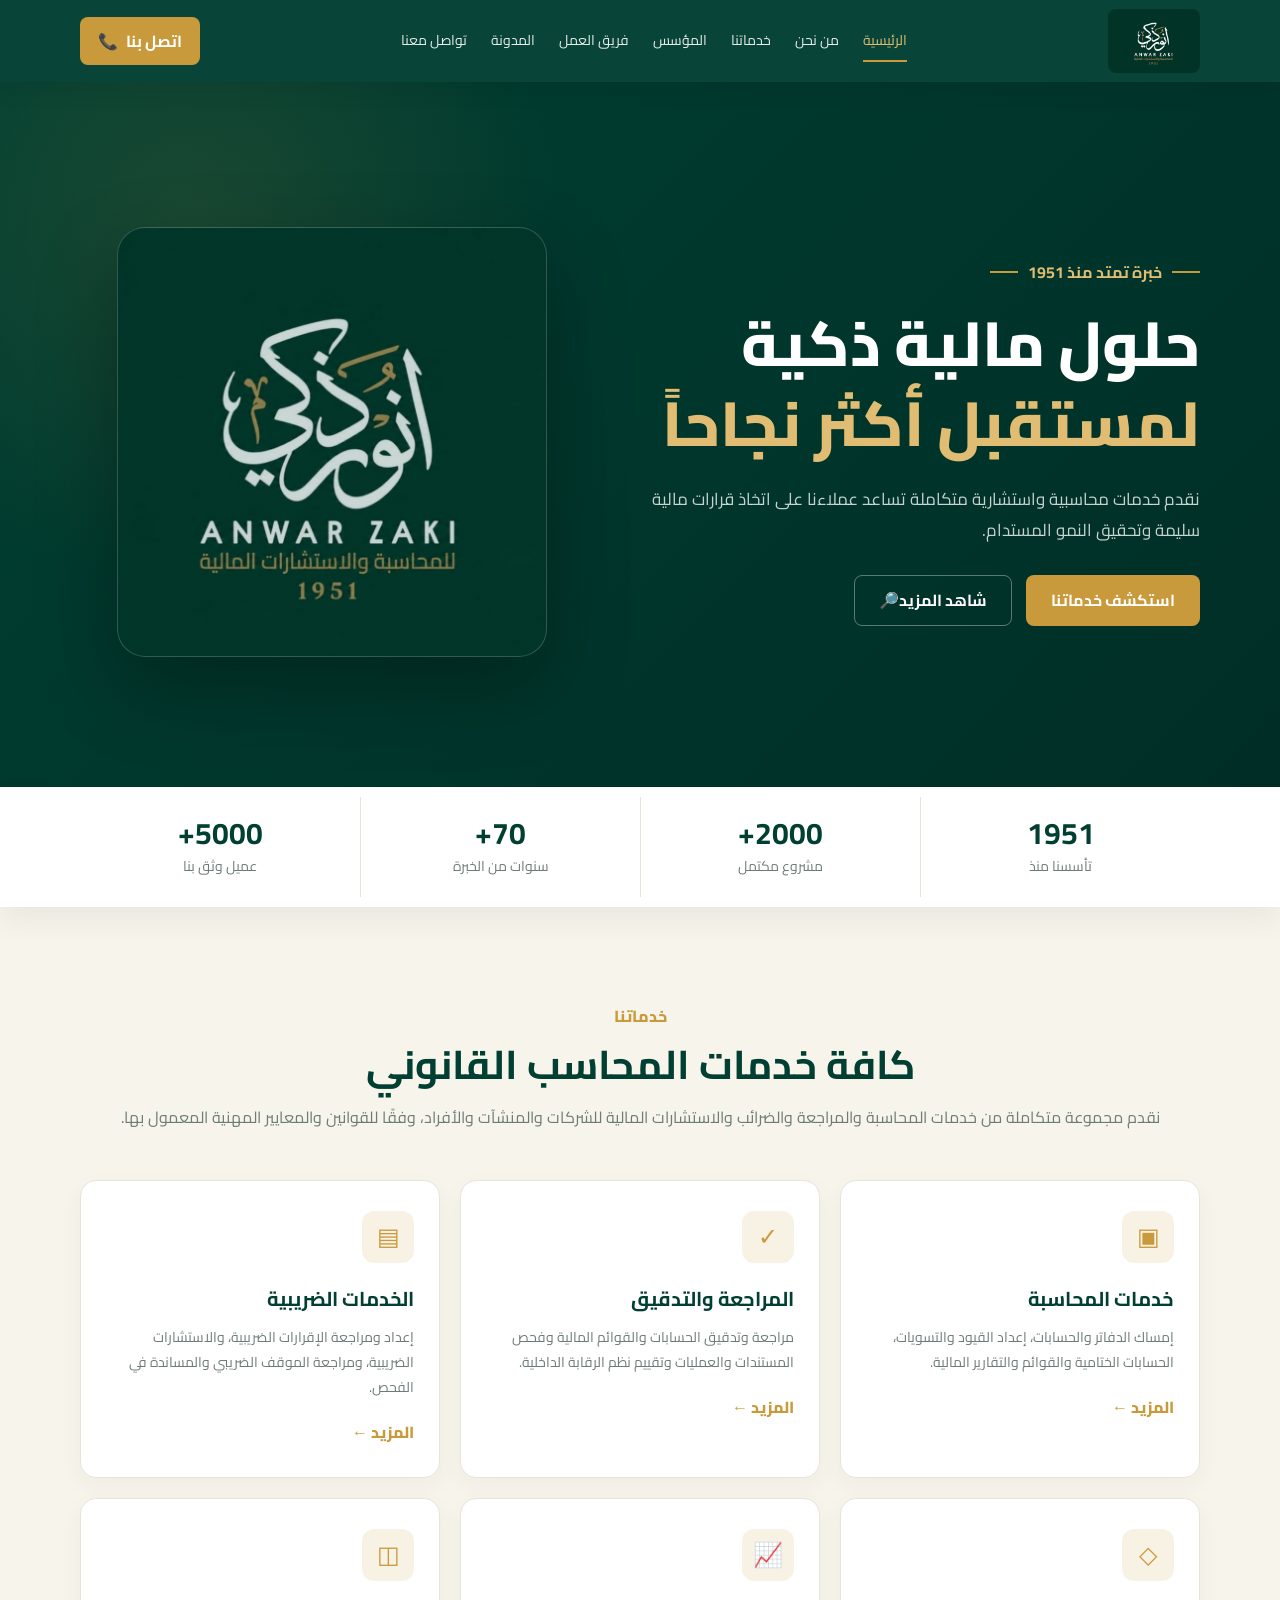
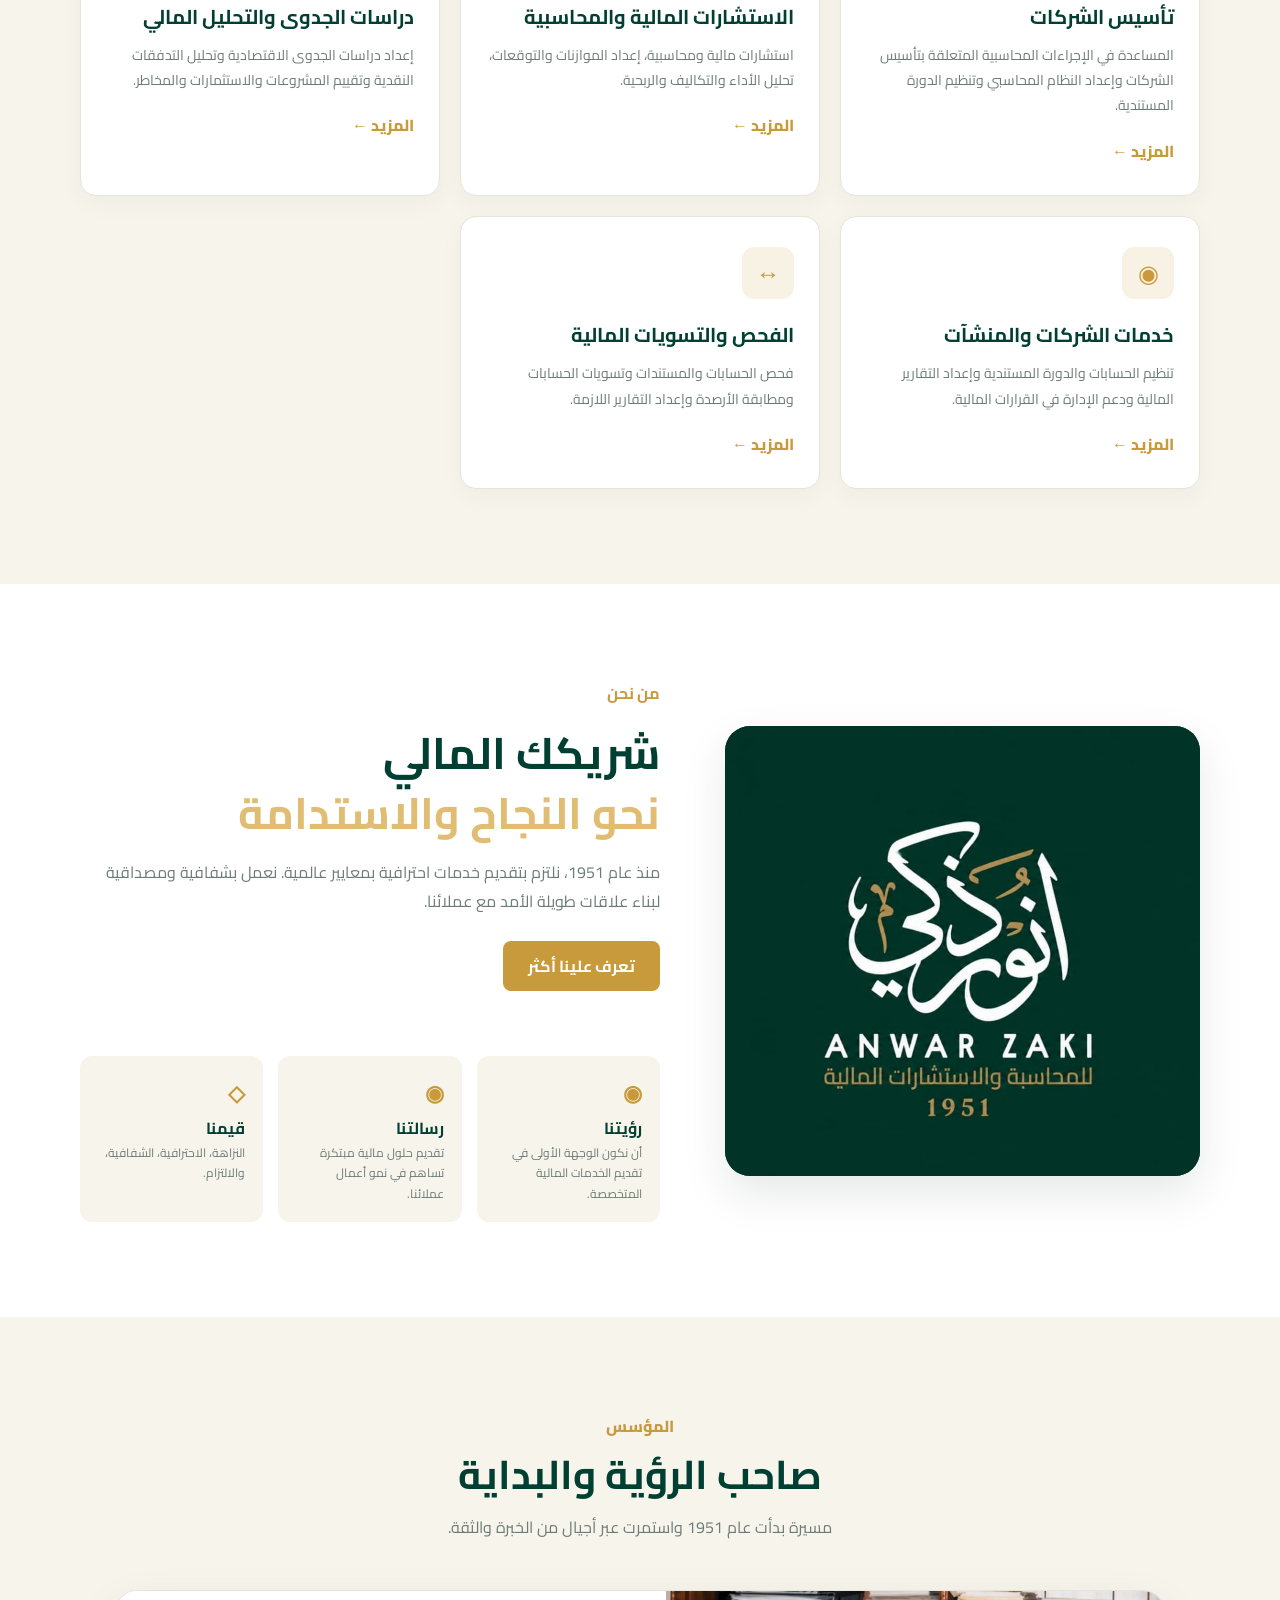
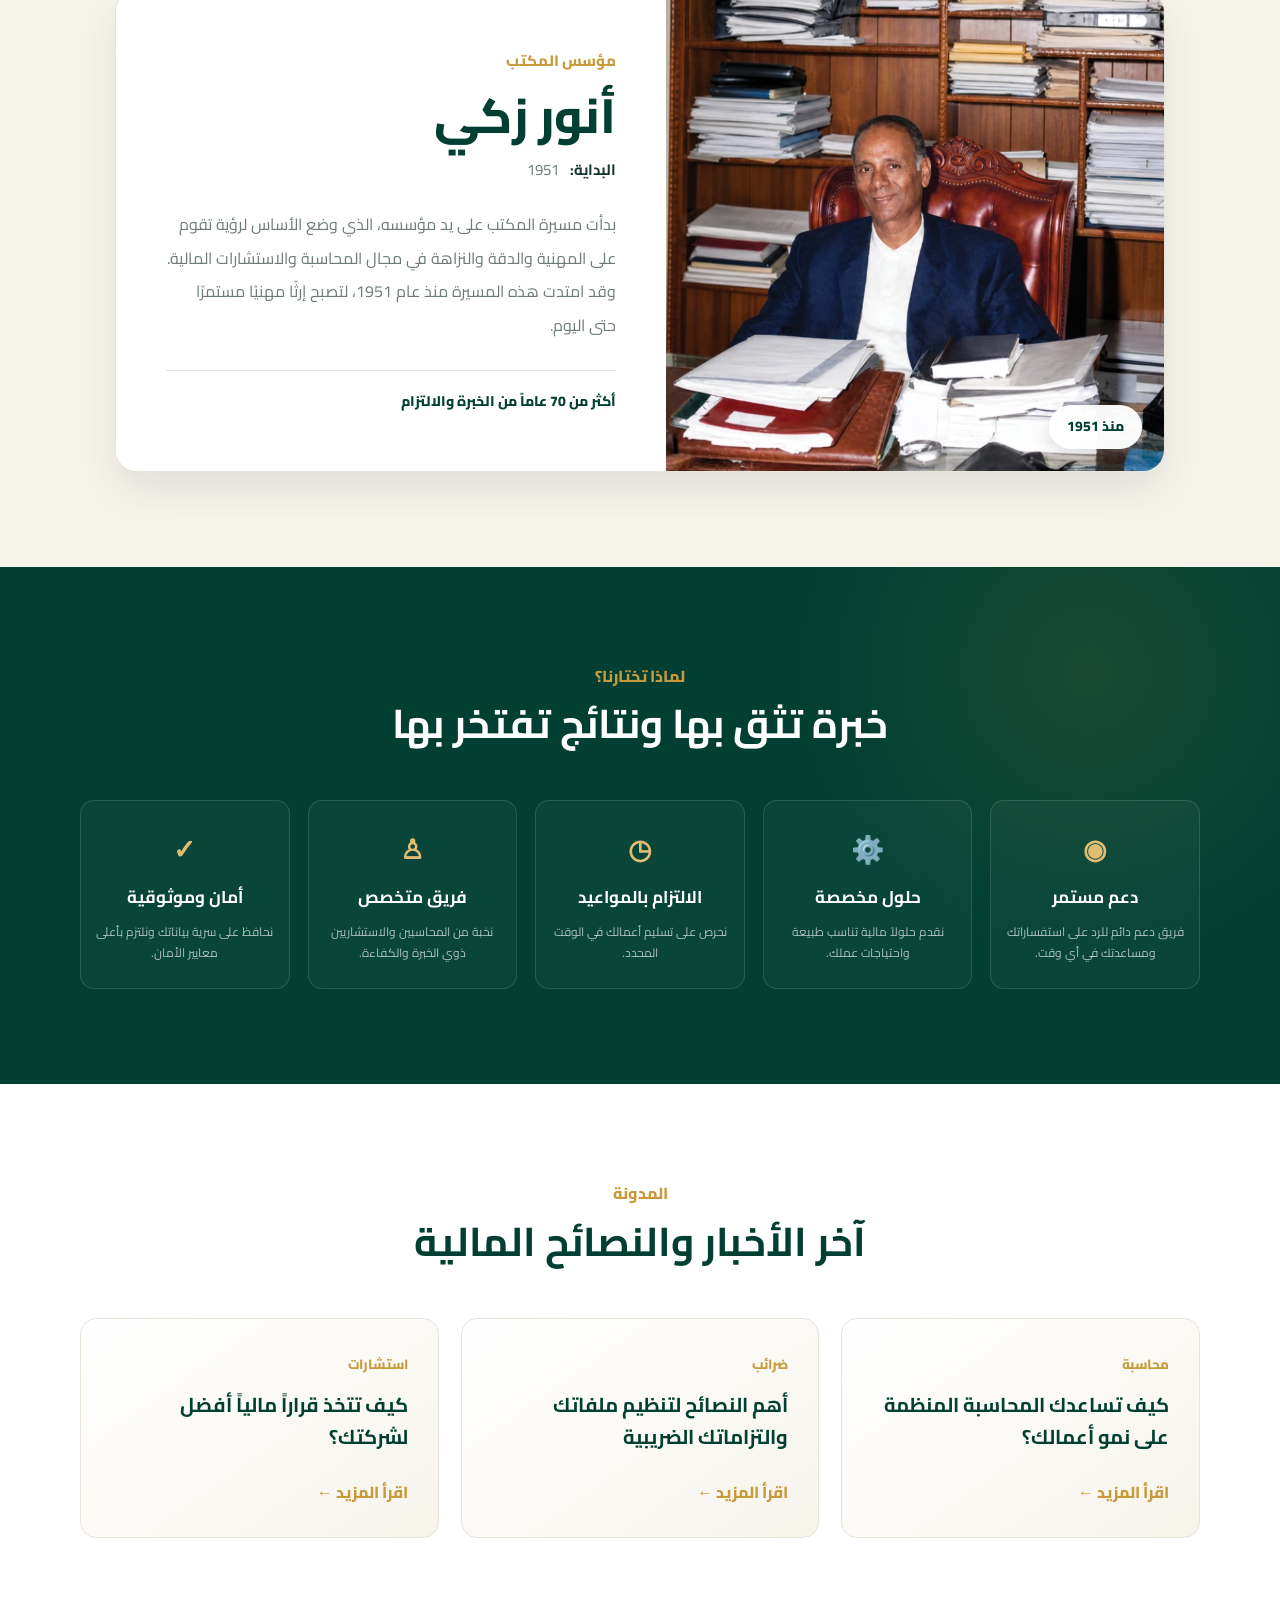
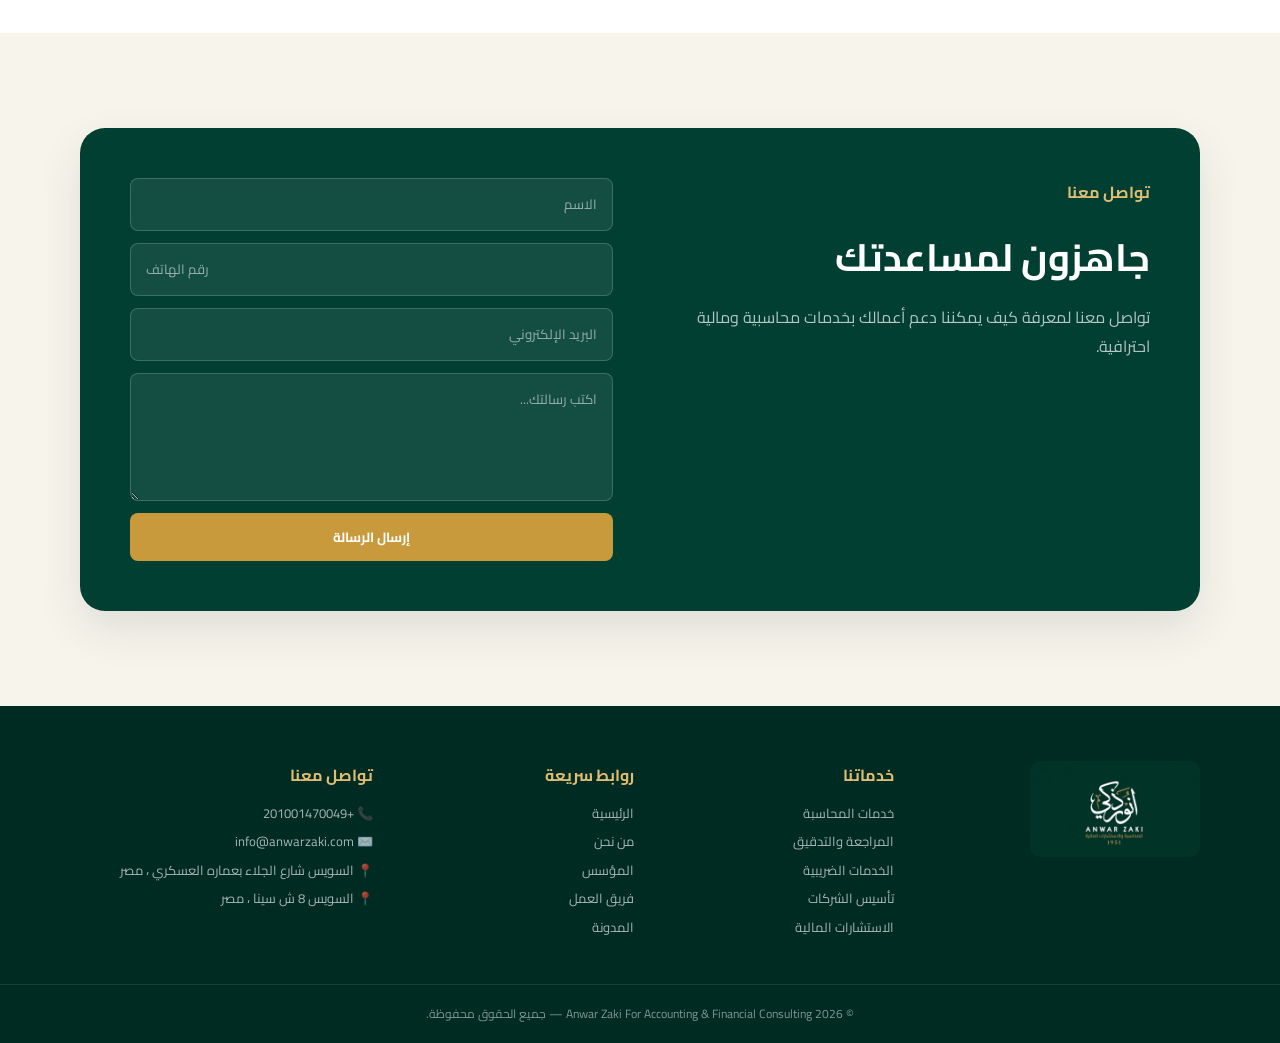
==== index.html @ 29a9cb6e "Update index.html" ====
<!DOCTYPE html><html lang="ar" dir="rtl">
<head>
  <meta charset="UTF-8">
  <meta name="viewport" content="width=device-width, initial-scale=1.0">  <meta name="description" content="مكتب المحاسب القانوني أنور زكي للمحاسبة والاستشارات المالية. خدمات المحاسبة والإقرارات الضريبية والاستشارات المالية للأفراد والشركات.">  <title>أنور زكي | للمحاسبة والاستشارات المالية</title>  <link rel="canonical" href="https://adhamanwer5-pixelad.github.io/anwar-zaki.1951/">  <link rel="stylesheet" href="style.css">
  <meta name="keywords" content="السويس,محاسب في السويس ,أنور زكي, مكتب أنور زكي, محاسبة, استشارات مالية, إقرارات ضريبية, محاسب">
</head><body><!-- =========================
     Navbar
========================= --><header class="navbar">
  <div class="container nav-inner"><a class="brand" href="#home">
  <img src="logo.jpeg" alt="شعار أنور زكي">
</a>

<nav id="navMenu">
  <a class="active" href="#home">الرئيسية</a>
  <a href="#about">من نحن</a>
  <a href="#services">خدماتنا</a>
  <a href="#founder">المؤسس</a>
  <a href="#team">فريق العمل</a>
  <a href="#blog">المدونة</a>
  <a href="#contact">تواصل معنا</a>
</nav>

<a class="nav-btn" href="#contact">
  اتصل بنا <span>📞</span>
</a>

<button
  class="menu-btn"
  id="menuBtn"
  type="button"
  aria-label="فتح القائمة"
  aria-expanded="false">
  ☰
</button>

  </div>
</header><main><!-- =========================
     Hero
========================= --><section id="home" class="hero">  <div class="container hero-grid"><div class="hero-content">

  <div class="eyebrow">
    <i></i>
    خبرة تمتد منذ 1951
    <i></i>
  </div>

  <h1>
    حلول مالية ذكية
    <br>
    <span>لمستقبل أكثر نجاحاً</span>
  </h1>

  <p>
    نقدم خدمات محاسبية واستشارية متكاملة تساعد عملاءنا
    على اتخاذ قرارات مالية سليمة وتحقيق النمو المستدام.
  </p>

  <div class="hero-actions">
    <a class="btn primary" href="#services">
      استكشف خدماتنا
    </a>

    <a class="btn ghost" href="#about">
      شاهد المزيد <b>🔎</b>
    </a>
  </div>

</div>


<div class="hero-visual">

  <div class="office-card">
    <img
      src="logo.jpeg"
      alt="أنور زكي للمحاسبة والاستشارات المالية"
      class="hero-logo">
  </div>

</div>

  </div></section><!-- =========================
     Statistics
========================= --><section class="stats">  <div class="container stats-grid"><div>
  <strong>1951</strong>
  <span>تأسسنا منذ</span>
</div>

<div>
  <strong>2000+</strong>
  <span>مشروع مكتمل</span>
</div>

<div>
  <strong>70+</strong>
  <span>سنوات من الخبرة</span>
</div>

<div>
  <strong>5000+</strong>
  <span>عميل وثق بنا</span>
</div>

  </div></section><!-- =========================
     Services
========================= --><section id="services" class="section services">
  <div class="container">
    <div class="section-head">
      <span>خدماتنا</span>
      <h2>كافة خدمات المحاسب القانوني</h2>
      <p>
        نقدم مجموعة متكاملة من خدمات المحاسبة والمراجعة والضرائب والاستشارات
        المالية للشركات والمنشآت والأفراد، وفقًا للقوانين والمعايير المهنية المعمول بها.
      </p>
    </div>

    <div class="cards">

      <article class="card">
        <div class="icon">▣</div>
        <h3>خدمات المحاسبة</h3>
        <p>إمساك الدفاتر والحسابات، إعداد القيود والتسويات، الحسابات الختامية والقوائم والتقارير المالية.</p>
        <a href="#contact">المزيد ←</a>
      </article>

      <article class="card">
        <div class="icon">✓</div>
        <h3>المراجعة والتدقيق</h3>
        <p>مراجعة وتدقيق الحسابات والقوائم المالية وفحص المستندات والعمليات وتقييم نظم الرقابة الداخلية.</p>
        <a href="#contact">المزيد ←</a>
      </article>

      <article class="card">
        <div class="icon">▤</div>
        <h3>الخدمات الضريبية</h3>
        <p>إعداد ومراجعة الإقرارات الضريبية، والاستشارات الضريبية، ومراجعة الموقف الضريبي والمساندة في الفحص.</p>
        <a href="#contact">المزيد ←</a>
      </article>

      <article class="card">
        <div class="icon">◇</div>
        <h3>تأسيس الشركات</h3>
        <p>المساعدة في الإجراءات المحاسبية المتعلقة بتأسيس الشركات وإعداد النظام المحاسبي وتنظيم الدورة المستندية.</p>
        <a href="#contact">المزيد ←</a>
      </article>

      <article class="card">
        <div class="icon">📈</div>
        <h3>الاستشارات المالية والمحاسبية</h3>
        <p>استشارات مالية ومحاسبية، إعداد الموازنات والتوقعات، تحليل الأداء والتكاليف والربحية.</p>
        <a href="#contact">المزيد ←</a>
      </article>

      <article class="card">
        <div class="icon">◫</div>
        <h3>دراسات الجدوى والتحليل المالي</h3>
        <p>إعداد دراسات الجدوى الاقتصادية وتحليل التدفقات النقدية وتقييم المشروعات والاستثمارات والمخاطر.</p>
        <a href="#contact">المزيد ←</a>
      </article>

      <article class="card">
        <div class="icon">◉</div>
        <h3>خدمات الشركات والمنشآت</h3>
        <p>تنظيم الحسابات والدورة المستندية وإعداد التقارير المالية ودعم الإدارة في القرارات المالية.</p>
        <a href="#contact">المزيد ←</a>
      </article>

      <article class="card">
        <div class="icon">↔</div>
        <h3>الفحص والتسويات المالية</h3>
        <p>فحص الحسابات والمستندات وتسويات الحسابات ومطابقة الأرصدة وإعداد التقارير اللازمة.</p>
        <a href="#contact">المزيد ←</a>
      </article>

    </div>
  </div>
</section><!-- =========================
     About
========================= --><section id="about" class="about section">  <div class="container about-grid"><div class="about-image">

  <div class="building">

    <img
      src="logo.jpeg"
      alt="مكتب أنور زكي للمحاسبة والاستشارات المالية">

  </div>

</div>


<div class="about-content">

  <div class="eyebrow dark">
    من نحن
  </div>

  <h2>
    شريكك المالي
    <br>
    <span>نحو النجاح والاستدامة</span>
  </h2>

  <p>
    منذ عام 1951، نلتزم بتقديم خدمات احترافية بمعايير عالمية.
    نعمل بشفافية ومصداقية لبناء علاقات طويلة الأمد مع عملائنا.
  </p>

  <a class="btn primary" href="#contact">
    تعرف علينا أكثر
  </a>

</div>


<div class="values">

  <div>
    <b>◉</b>

    <h3>
      رؤيتنا
    </h3>

    <p>
      أن نكون الوجهة الأولى في تقديم الخدمات المالية المتخصصة.
    </p>
  </div>


  <div>
    <b>◉</b>

    <h3>
      رسالتنا
    </h3>

    <p>
      تقديم حلول مالية مبتكرة تساهم في نمو أعمال عملائنا.
    </p>
  </div>


  <div>
    <b>◇</b>

    <h3>
      قيمنا
    </h3>

    <p>
      النزاهة، الاحترافية، الشفافية، والالتزام.
    </p>
  </div>

</div>

  </div></section><!-- =========================
     Founder
========================= --><section id="founder" class="founder-section">  <div class="container"><div class="section-head">

  <span>
    المؤسس
  </span>

  <h2>
    صاحب الرؤية والبداية
  </h2>

  <p>
    مسيرة بدأت عام 1951 واستمرت عبر أجيال من الخبرة والثقة.
  </p>

</div>


<div class="founder-card">


  <div class="founder-image-wrap">

    <img
      src="founder.jpeg"
      alt="المحاسب القانوني أنور زكي">

    <div class="founder-year">
      منذ 1951
    </div>

  </div>


  <div class="founder-content">

    <span class="founder-label">
      مؤسس المكتب
    </span>

    <h3>
      أنور زكي
    </h3>

    <p class="founder-age">
      <span>البداية:</span>
      1951
    </p>

    <p class="founder-bio">
      بدأت مسيرة المكتب على يد مؤسسه، الذي وضع الأساس لرؤية تقوم على المهنية والدقة والنزاهة في مجال المحاسبة والاستشارات المالية. وقد امتدت هذه المسيرة منذ عام 1951، لتصبح إرثًا مهنيًا مستمرًا حتى اليوم.
    </p>

    <div class="founder-note">
      أكثر من 70 عاماً من الخبرة والالتزام
    </div>

  </div>

</div>

  </div></section><!-- =========================
     Why Us
========================= --><section id="team" class="why section">  <div class="container"><div class="section-head light">

  <span>
    لماذا تختارنا؟
  </span>

  <h2>
    خبرة تثق بها ونتائج تفتخر بها
  </h2>

</div>


<div class="why-grid">

  <div>
    <b>◉</b>
    <h3>دعم مستمر</h3>
    <p>
      فريق دعم دائم للرد على استفساراتك ومساعدتك في أي وقت.
    </p>
  </div>

  <div>
    <b>⚙️</b>
    <h3>حلول مخصصة</h3>
    <p>
      نقدم حلولاً مالية تناسب طبيعة واحتياجات عملك.
    </p>
  </div>

  <div>
    <b>◷</b>
    <h3>الالتزام بالمواعيد</h3>
    <p>
      نحرص على تسليم أعمالك في الوقت المحدد.
    </p>
  </div>

  <div>
    <b>♙</b>
    <h3>فريق متخصص</h3>
    <p>
      نخبة من المحاسبين والاستشاريين ذوي الخبرة والكفاءة.
    </p>
  </div>

  <div>
    <b>✓</b>
    <h3>أمان وموثوقية</h3>
    <p>
      نحافظ على سرية بياناتك ونلتزم بأعلى معايير الأمان.
    </p>
  </div>

</div>

  </div></section><!-- =========================
     Blog
========================= --><section id="blog" class="section blog">  <div class="container"><div class="section-head">

  <span>
    المدونة
  </span>

  <h2>
    آخر الأخبار والنصائح المالية
  </h2>

</div>


<div class="blog-grid">

  <article>

    <small>
      محاسبة
    </small>

    <h3>
      كيف تساعدك المحاسبة المنظمة على نمو أعمالك؟
    </h3>

    <a href="#contact">
      اقرأ المزيد ←
    </a>

  </article>


  <article>

    <small>
      ضرائب
    </small>

    <h3>
      أهم النصائح لتنظيم ملفاتك والتزاماتك الضريبية
    </h3>

    <a href="#contact">
      اقرأ المزيد ←
    </a>

  </article>


  <article>

    <small>
      استشارات
    </small>

    <h3>
      كيف تتخذ قراراً مالياً أفضل لشركتك؟
    </h3>

    <a href="#contact">
      اقرأ المزيد ←
    </a>

  </article>

</div>

  </div></section><!-- =========================
     Contact
========================= --><section id="contact" class="contact section">  <div class="container contact-box"><div>

  <div class="eyebrow">
    تواصل معنا
  </div>

  <h2>
    جاهزون لمساعدتك
  </h2>

  <p>
    تواصل معنا لمعرفة كيف يمكننا دعم أعمالك بخدمات
    محاسبية ومالية احترافية.
  </p>

</div>


<form id="contactForm">

  <input
    type="text"
    name="name"
    placeholder="الاسم"
    required>

  <input
    type="tel"
    name="phone"
    placeholder="رقم الهاتف"
    required>

  <input
    type="email"
    name="email"
    placeholder="البريد الإلكتروني"
    required>

  <textarea
    name="message"
    placeholder="اكتب رسالتك..."
    rows="4"></textarea>

  <button
    class="btn primary"
    type="submit">
    إرسال الرسالة
  </button>

</form>

  </div></section></main><!-- =========================
     Footer
========================= --><footer>  <div class="container footer-grid"><div>

  <img
    src="logo.jpeg"
    alt="أنور زكي"
    class="footer-logo">

</div>


<div>

  <h4>
    خدماتنا
  </h4>

  <a href="#services">
    خدمات المحاسبة
  </a>

  <a href="#services">
    المراجعة والتدقيق
  </a>

  <a href="#services">
    الخدمات الضريبية
  </a>

  <a href="#services">
    تأسيس الشركات
  </a>

  <a href="#services">
    الاستشارات المالية
  </a>

</div>


<div>

  <h4>
    روابط سريعة
  </h4>

  <a href="#home">
    الرئيسية
  </a>

  <a href="#about">
    من نحن
  </a>

  <a href="#founder">
    المؤسس
  </a>

  <a href="#team">
    فريق العمل
  </a>

  <a href="#blog">
    المدونة
  </a>

</div>


<div>

  <h4>
    تواصل معنا
  </h4>

  <p>
    📞 +201001470049
  </p>

  <p>
    ✉️ info@anwarzaki.com
  </p>

  <p>
    📍 السويس شارع الجلاء بعماره العسكري ، مصر
  </p>
  
  <p>
    📍 السويس 8 ش سينا ، مصر
  </p>
   
</div>

  </div>  <div class="copyright">
    © 2026 Anwar Zaki For Accounting & Financial Consulting
    — جميع الحقوق محفوظة.
  </div></footer><!-- =========================
     JavaScript
========================= --><script>

const btn = document.getElementById('menuBtn');
const nav = document.getElementById('navMenu');
const form = document.getElementById('contactForm');


// Mobile menu

btn.addEventListener('click', function () {

  nav.classList.toggle('show');

  const isOpen = nav.classList.contains('show');

  btn.setAttribute('aria-expanded', isOpen);

});


// Close menu after clicking a link

document.querySelectorAll('#navMenu a').forEach(function(link) {

  link.addEventListener('click', function() {

    nav.classList.remove('show');

    btn.setAttribute('aria-expanded', 'false');

  });

});


// Contact form

form.addEventListener('submit', function(event) {

  event.preventDefault();

  alert('شكراً لتواصلك معنا!');

  form.reset();

});

</script></body>
</html>
---- style.css ----
@import url('https://fonts.googleapis.com/css2?family=Cairo:wght@400;500;600;700;800&display=swap');

:root{
--green:#003f32;
--green-2:#005343;
--gold:#c99a3b;
--gold-light:#e0bd72;
--cream:#f7f4ec;
--white:#ffffff;
--text:#17352f;
--muted:#6d7c77;
--border:#e7e4da;
--shadow:0 18px 45px rgba(0,40,32,.10);
}

*{
box-sizing:border-box;
margin:0;
padding:0;
}

html{
scroll-behavior:smooth;
}

body{
font-family:'Cairo',Arial,sans-serif;
direction:rtl;
color:var(--text);
background:#fff;
line-height:1.8;
}

a{
text-decoration:none;
color:inherit;
}

img{
max-width:100%;
display:block;
}

.container{
width:min(1120px,92%);
margin:auto;
}

/* =========================
Navbar
========================= */

.navbar{
position:sticky;
top:0;
z-index:1000;
background:rgba(0,63,50,.97);
box-shadow:0 5px 25px rgba(0,0,0,.08);
}

.nav-inner{
min-height:82px;
display:flex;
align-items:center;
justify-content:space-between;
gap:25px;
}

.brand img{
width:92px;
height:64px;
object-fit:cover;
border-radius:8px;
}

nav{
display:flex;
align-items:center;
gap:24px;
color:#fff;
font-size:14px;
}

nav a{
position:relative;
padding:8px 0;
opacity:.9;
transition:.25s;
}

nav a:hover,
nav a.active{
color:var(--gold-light);
opacity:1;
}

nav a.active:after{
content:"";
position:absolute;
right:0;
left:0;
bottom:0;
height:2px;
background:var(--gold);
}

.nav-btn{
background:var(--gold);
color:#fff;
padding:10px 18px;
border-radius:8px;
font-weight:700;
}

.nav-btn span{
margin-right:5px;
}

.menu-btn{
display:none;
border:0;
background:none;
color:#fff;
font-size:27px;
cursor:pointer;
}

/* =========================
Hero
========================= */

.hero{
background:
radial-gradient(
circle at 15% 20%,
rgba(201,154,59,.13),
transparent 30%
),
linear-gradient(
135deg,
#003f32,
#002e26
);

color:#fff;
padding:95px 0 80px;
overflow:hidden;
}

.hero-grid{
min-height:530px;
display:grid;
grid-template-columns:1.05fr .95fr;
align-items:center;
gap:60px;
}

.hero-content{
order:1;
}

.hero-visual{
order:2;
}

.eyebrow{
color:var(--gold-light);
font-weight:700;
margin-bottom:16px;
display:flex;
align-items:center;
gap:10px;
}

.eyebrow i{
width:28px;
height:2px;
background:var(--gold);
display:inline-block;
}

.hero h1{
font-size:clamp(38px,5vw,62px);
line-height:1.3;
margin-bottom:20px;
font-weight:800;
}

.hero h1 span,
.about-content h2 span{
color:var(--gold-light);
}

.hero p{
max-width:600px;
color:rgba(255,255,255,.78);
font-size:17px;
margin-bottom:30px;
}

.hero-actions{
display:flex;
gap:14px;
flex-wrap:wrap;
}

.btn{
display:inline-flex;
align-items:center;
justify-content:center;
min-height:48px;
padding:10px 24px;
border-radius:8px;
font-weight:700;
border:1px solid transparent;
transition:.25s;
cursor:pointer;
}

.btn.primary{
background:var(--gold);
color:#fff;
}

.btn.primary:hover{
transform:translateY(-2px);
filter:brightness(1.06);
}

.btn.ghost{
border-color:rgba(255,255,255,.35);
color:#fff;
}

.btn.ghost:hover{
background:#fff;
color:var(--green);
}

.office-card{
width:min(430px,100%);
aspect-ratio:1/1;
margin:auto;
border-radius:28px;

background:
linear-gradient(
rgba(0,63,50,.20),
rgba(0,63,50,.20)
),
url('logo.jpeg') center/cover no-repeat;

border:1px solid rgba(255,255,255,.18);
box-shadow:0 30px 80px rgba(0,0,0,.30);

position:relative;
overflow:hidden;
}

.hero-logo{
display:none;
}

/* =========================
Statistics
========================= */

.stats{
background:#fff;
box-shadow:0 12px 30px rgba(0,0,0,.06);
position:relative;
z-index:2;
}

.stats-grid{
min-height:120px;
display:grid;
grid-template-columns:repeat(4,1fr);
align-items:center;
text-align:center;
}

.stats-grid div{
padding:18px;
border-left:1px solid var(--border);
}

.stats-grid div:last-child{
border-left:0;
}

.stats strong{
display:block;
color:var(--green);
font-size:30px;
line-height:1.2;
}

.stats span{
color:var(--muted);
font-size:14px;
}

/* =========================
Sections
========================= */

.section{
padding:95px 0;
}

.section-head{
text-align:center;
margin-bottom:48px;
}

.section-head > span{
color:var(--gold);
font-weight:800;
}

.section-head h2{
color:var(--green);
font-size:clamp(28px,4vw,40px);
line-height:1.4;
margin:6px 0 10px;
}

.section-head p{
color:var(--muted);
}

/* =========================
Services
========================= */

.services{
background:var(--cream);
}

.cards{
display:grid;
grid-template-columns:repeat(3,1fr);
gap:20px;
}

.card{
background:#fff;
padding:30px 25px;
border-radius:16px;
border:1px solid var(--border);
box-shadow:0 8px 25px rgba(0,40,32,.04);
transition:.3s;
}

.card:hover{
transform:translateY(-6px);
box-shadow:var(--shadow);
}

.card .icon{
width:52px;
height:52px;
display:grid;
place-items:center;
border-radius:12px;
background:rgba(201,154,59,.13);
color:var(--gold);
font-size:24px;
margin-bottom:18px;
}

.card h3{
color:var(--green);
font-size:20px;
margin-bottom:8px;
}

.card p{
color:var(--muted);
font-size:14px;
margin-bottom:18px;
}

.card a{
color:var(--gold);
font-weight:800;
}

/* =========================
About
========================= */

.about{
background:#fff;
}

.about-grid{
display:grid;
grid-template-columns:.9fr 1.1fr;
gap:65px;
align-items:center;
}

.about-image{
grid-row:span 2;
}

.building{
min-height:450px;
border-radius:25px;
overflow:hidden;
background:var(--green);
box-shadow:var(--shadow);
}

.building img{
width:100%;
height:100%;
min-height:450px;
object-fit:cover;
}

.about-content h2{
color:var(--green);
font-size:clamp(30px,4vw,44px);
line-height:1.35;
margin:8px 0 15px;
}

.about-content p{
color:var(--muted);
margin-bottom:25px;
}

.eyebrow.dark{
color:var(--gold);
}

.values{
display:grid;
grid-template-columns:repeat(3,1fr);
gap:15px;
}

.values > div{
padding:18px;
background:var(--cream);
border-radius:12px;
}

.values b{
color:var(--gold);
font-size:22px;
}

.values h3{
font-size:16px;
color:var(--green);
}

.values p{
font-size:12px;
color:var(--muted);
line-height:1.7;
}

/* =========================
Founder
========================= */

.founder-section{
background:var(--cream);
padding:95px 0;
}

.founder-card{
width:min(1050px,100%);
margin:0 auto;

display:grid;
grid-template-columns:.95fr 1.05fr;

background:#fff;

border:1px solid var(--border);
border-radius:22px;

overflow:hidden;

box-shadow:var(--shadow);
}

.founder-image-wrap{
position:relative;
min-height:480px;
background:var(--green);
overflow:hidden;
}

.founder-image-wrap img{
width:100%;
height:480px;
object-fit:cover;
}

.founder-year{
position:absolute;
right:22px;
bottom:22px;

padding:9px 18px;

background:rgba(255,255,255,.96);
color:var(--green);

border-radius:50px;

font-size:14px;
font-weight:800;

box-shadow:0 6px 20px rgba(0,0,0,.15);
}

.founder-content{
padding:55px 50px;

display:flex;
flex-direction:column;
justify-content:center;

background:#fff;
}

.founder-label{
display:block;
color:var(--gold);
font-size:15px;
font-weight:800;
margin-bottom:10px;
}

.founder-content h3{
color:var(--green);
font-size:clamp(32px,5vw,48px);
line-height:1.3;
margin:0 0 10px;
font-weight:800;
}

.founder-age{
color:var(--muted);
font-size:15px;
margin:0 0 25px;
}

.founder-age span{
color:var(--text);
font-weight:700;
margin-left:8px;
}

.founder-bio{
color:var(--muted);
font-size:16px;
line-height:2.1;
margin:0;
}

.founder-note{
margin-top:28px;
padding-top:18px;

border-top:1px solid var(--border);

color:var(--green);
font-size:14px;
font-weight:800;
}

/* =========================
Why
========================= */

.why{
background:
radial-gradient(
circle at 85% 20%,
rgba(201,154,59,.12),
transparent 25%
),
var(--green);

color:#fff;
}

.section-head.light h2{
color:#fff;
}

.why-grid{
display:grid;
grid-template-columns:repeat(5,1fr);
gap:18px;
}

.why-grid > div{
text-align:center;
padding:24px 14px;

border:1px solid rgba(255,255,255,.13);
border-radius:14px;

background:rgba(255,255,255,.035);
}

.why-grid b{
font-size:27px;
color:var(--gold-light);
}

.why-grid h3{
font-size:17px;
margin:8px 0;
}

.why-grid p{
font-size:12px;
color:rgba(255,255,255,.67);
}

/* =========================
Blog
========================= */

.blog{
background:#fff;
}

.blog-grid{
display:grid;
grid-template-columns:repeat(3,1fr);
gap:22px;
}

.blog-grid article{
padding:30px;
min-height:220px;

border:1px solid var(--border);
border-radius:16px;

background:
linear-gradient(
145deg,
#fff,
var(--cream)
);
}

.blog-grid small{
color:var(--gold);
font-weight:800;
}

.blog-grid h3{
color:var(--green);
font-size:20px;
line-height:1.6;
margin:12px 0 25px;
}

.blog-grid a{
color:var(--gold);
font-weight:800;
}

/* =========================
Contact
========================= */

.contact{
background:var(--cream);
}

.contact-box{
background:var(--green);
border-radius:25px;

padding:50px;

display:grid;
grid-template-columns:1fr 1fr;
gap:55px;

color:#fff;

box-shadow:var(--shadow);
}

.contact-box h2{
font-size:38px;
margin-bottom:12px;
}

.contact-box p{
color:rgba(255,255,255,.7);
}

.contact form{
display:grid;
gap:12px;
}

.contact input,
.contact textarea{
width:100%;

border:1px solid rgba(255,255,255,.18);

background:rgba(255,255,255,.08);
color:#fff;

border-radius:8px;

padding:13px 15px;

font-family:inherit;

outline:none;
}

.contact input::placeholder,
.contact textarea::placeholder{
color:rgba(255,255,255,.55);
}

.contact input:focus,
.contact textarea:focus{
border-color:var(--gold);
}

.contact button{
border:0;
font-family:inherit;
}

/* =========================
Footer
========================= */

footer{
background:#002b23;
color:#fff;
padding-top:55px;
}

.footer-grid{
display:grid;
grid-template-columns:1.2fr 1fr 1fr 1.3fr;
gap:35px;
padding-bottom:40px;
}

.footer-logo{
width:170px;
max-height:130px;
object-fit:cover;
border-radius:10px;
}

footer h4{
color:var(--gold-light);
margin-bottom:12px;
}

footer a,
footer p{
display:block;
color:rgba(255,255,255,.65);
font-size:13px;
margin:5px 0;
}

.copyright{
border-top:1px solid rgba(255,255,255,.1);

text-align:center;

padding:18px 15px;

color:rgba(255,255,255,.5);

font-size:12px;
}

/* =========================
Tablet
========================= */

@media(max-width:900px){

nav{
display:none;

position:absolute;

top:82px;
right:4%;
left:4%;

padding:15px;

background:var(--green);

border-radius:0 0 14px 14px;

flex-direction:column;
align-items:stretch;

gap:4px;

box-shadow:0 15px 30px rgba(0,0,0,.2);

}

nav.show{
display:flex;
}

nav a{
padding:10px 12px;
}

.nav-btn{
display:none;
}

.menu-btn{
display:block;
}

.hero-grid{
grid-template-columns:1fr;
text-align:center;
}

.hero-content{
order:1;
}

.hero-visual{
order:2;
}

.hero .eyebrow{
justify-content:center;
}

.hero p{
margin-left:auto;
margin-right:auto;
}

.hero-actions{
justify-content:center;
}

.office-card{
max-width:360px;
}

.why-grid{
grid-template-columns:repeat(2,1fr);
}

.about-grid{
grid-template-columns:1fr;
gap:35px;
}

.about-image{
grid-row:auto;
}

.values{
grid-template-columns:1fr;
}

.founder-card{
grid-template-columns:1fr;
}

.founder-image-wrap{
min-height:380px;
}

.founder-image-wrap img{
height:380px;
}

.founder-content{
padding:40px 30px;
}

.contact-box{
grid-template-columns:1fr;
padding:35px;
}

.footer-grid{
grid-template-columns:repeat(2,1fr);
}

}

/* =========================
Mobile
========================= */

@media(max-width:600px){

.container{
width:min(94%,1120px);
}

.hero{
padding:65px 0;
}

.hero h1{
font-size:36px;
}

.hero p{
font-size:15px;
}

.stats-grid{
grid-template-columns:repeat(2,1fr);
padding:12px 0;
}

.stats-grid div{
border-bottom:1px solid var(--border);
}

.stats-grid div:nth-child(2){
border-left:0;
}

.stats strong{
font-size:25px;
}

.section{
padding:65px 0;
}

.cards,
.blog-grid{
grid-template-columns:1fr;
}

.why-grid{
grid-template-columns:1fr;
}

.building,
.building img{
min-height:320px;
}

.founder-section{
padding:65px 0;
}

.founder-card{
border-radius:18px;
}

.founder-image-wrap{
min-height:300px;
height:300px;
}

.founder-image-wrap img{
height:300px;
}

.founder-year{
right:15px;
bottom:15px;

padding:8px 15px;

font-size:13px;

}

.founder-content{
padding:30px 22px;
}

.founder-content h3{
font-size:34px;
}

.founder-bio{
font-size:15px;
line-height:2;
}

.contact-box{
padding:28px 20px;
}

.contact-box h2{
font-size:30px;
}

.footer-grid{
grid-template-columns:1fr;
text-align:center;
}

.footer-logo{
margin:auto;
}

}
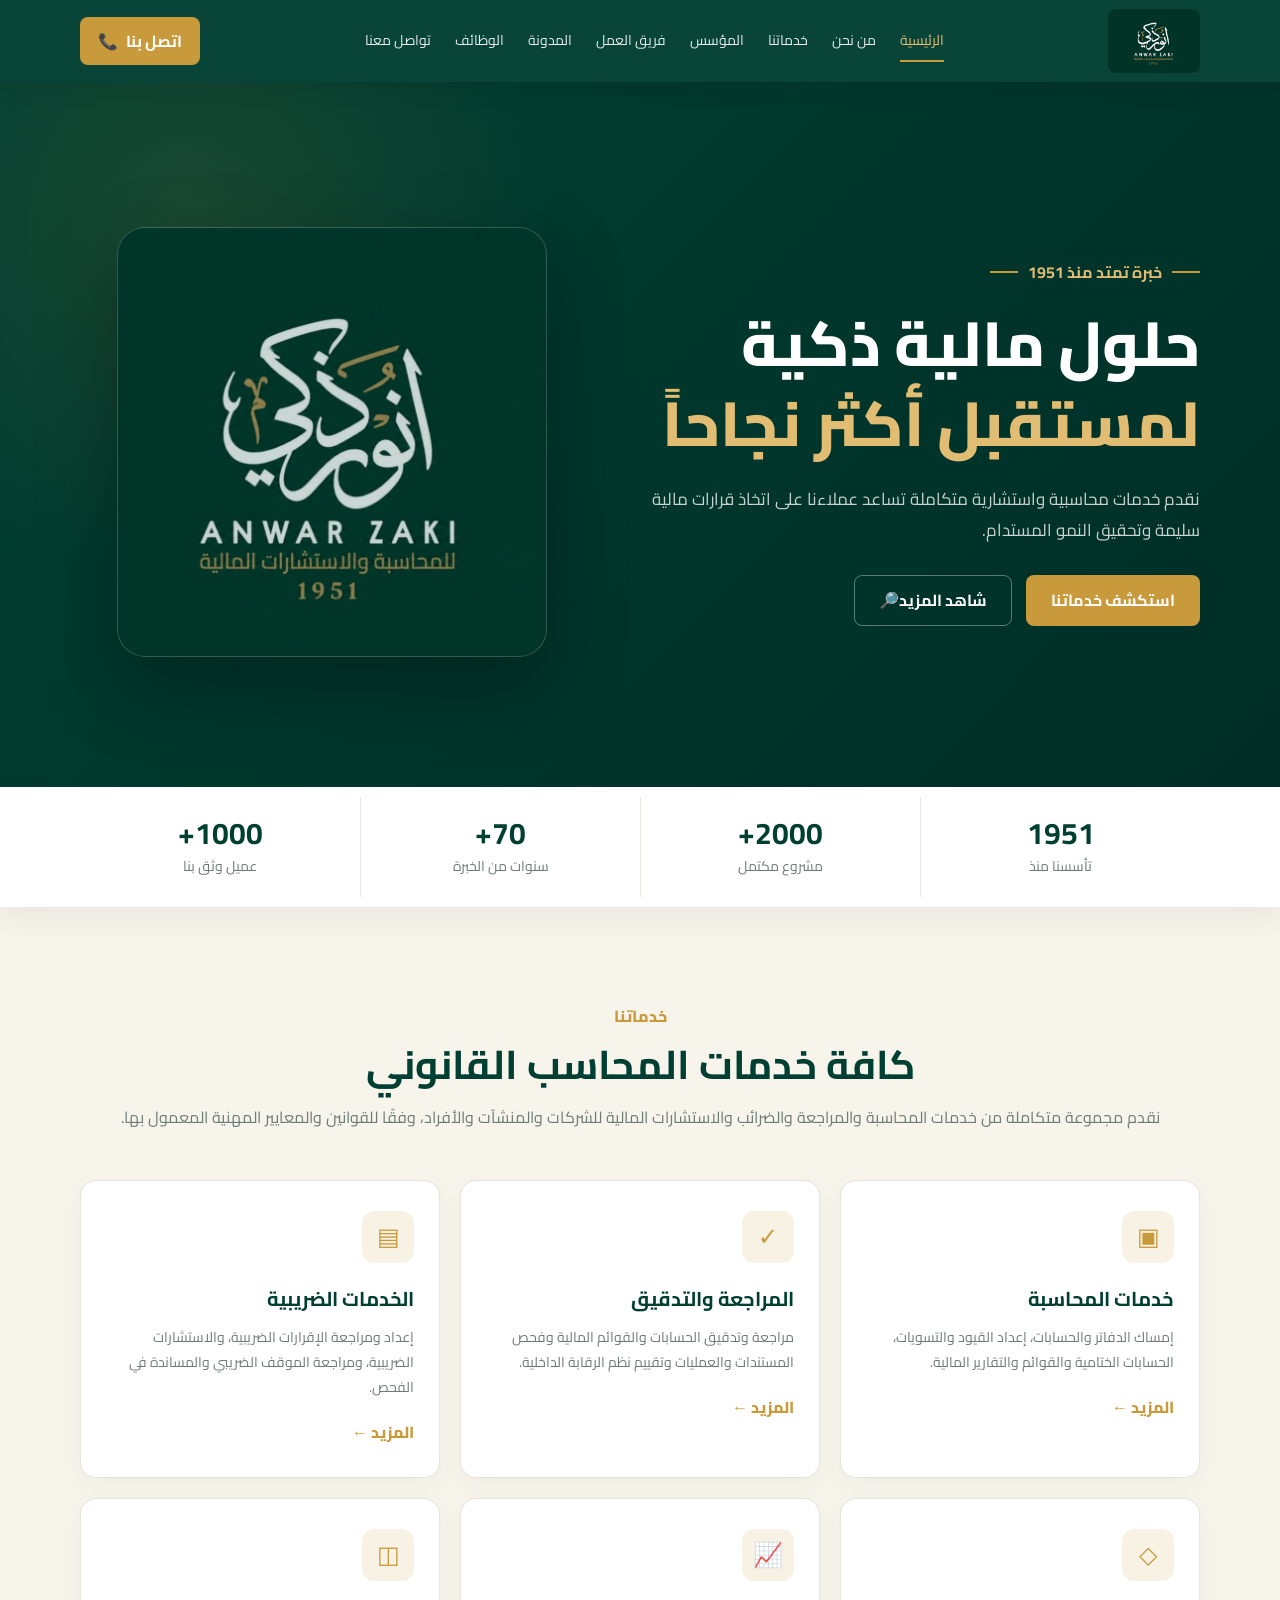
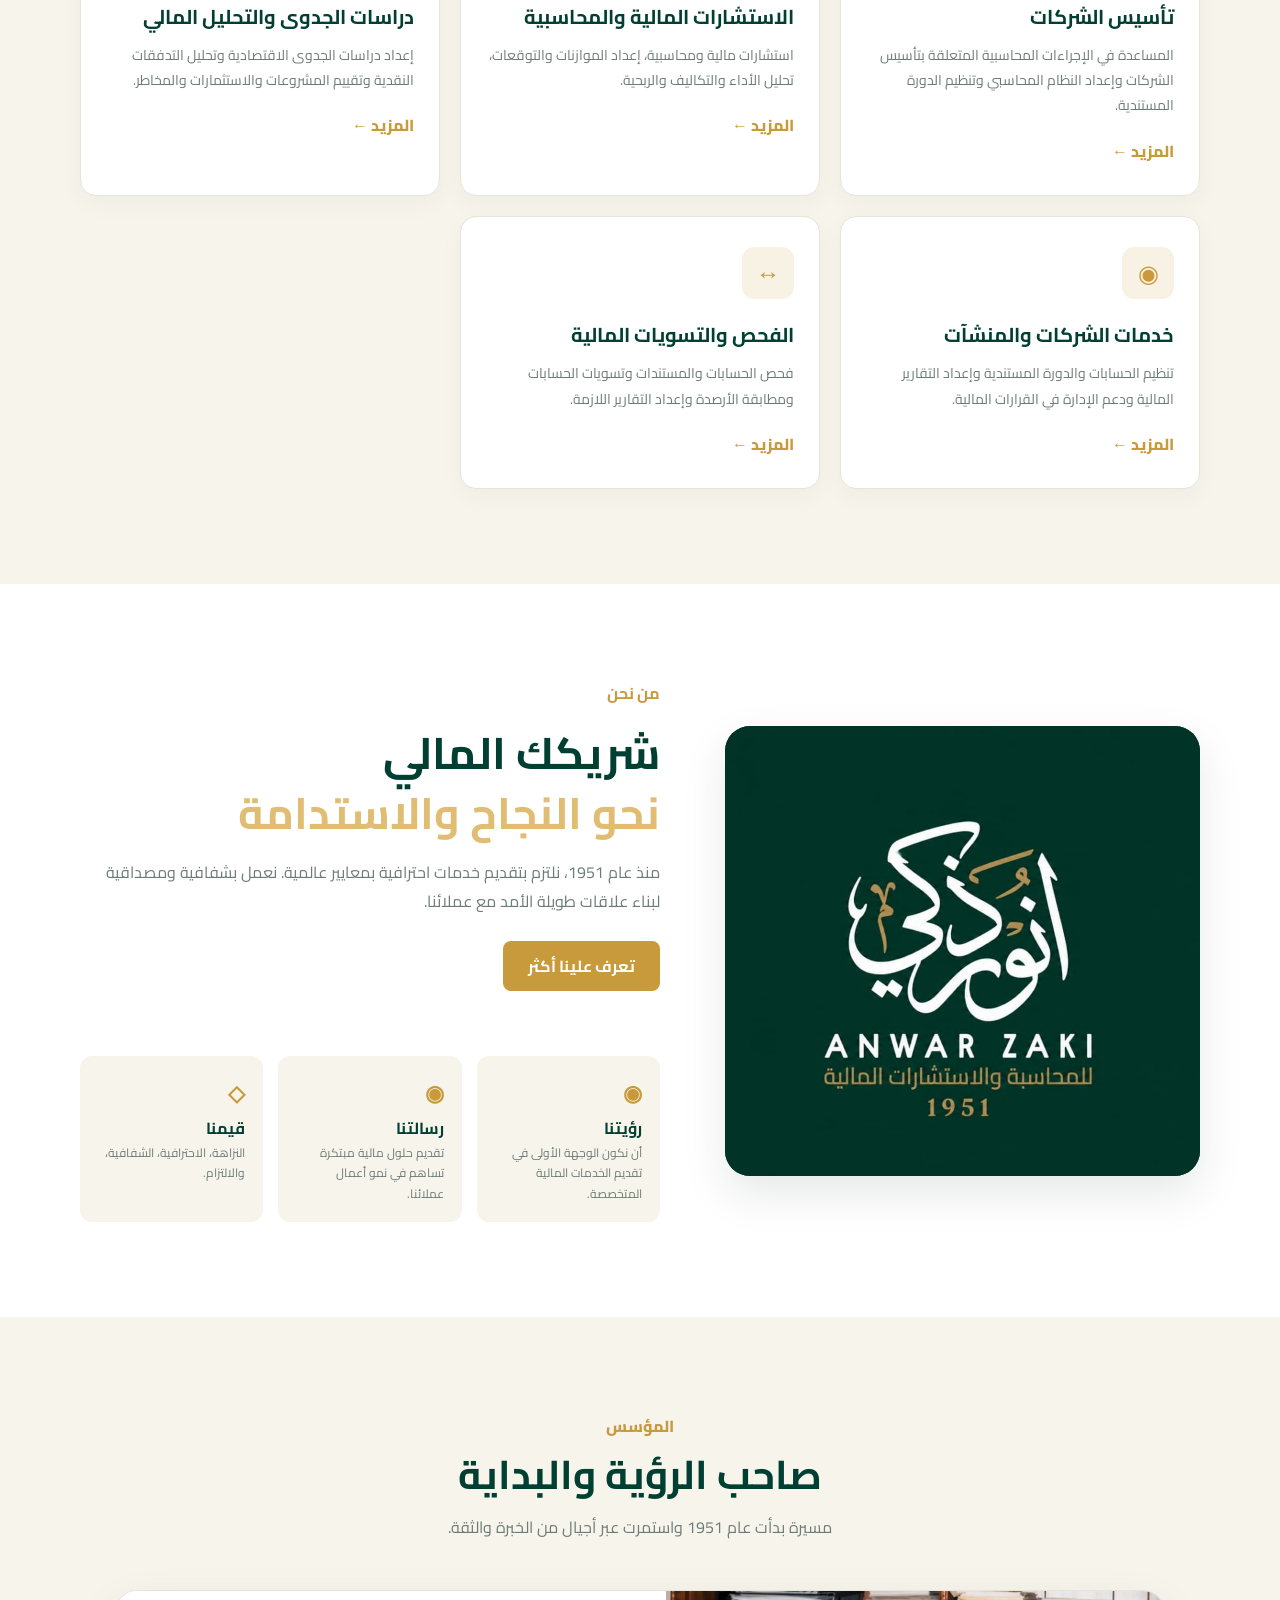
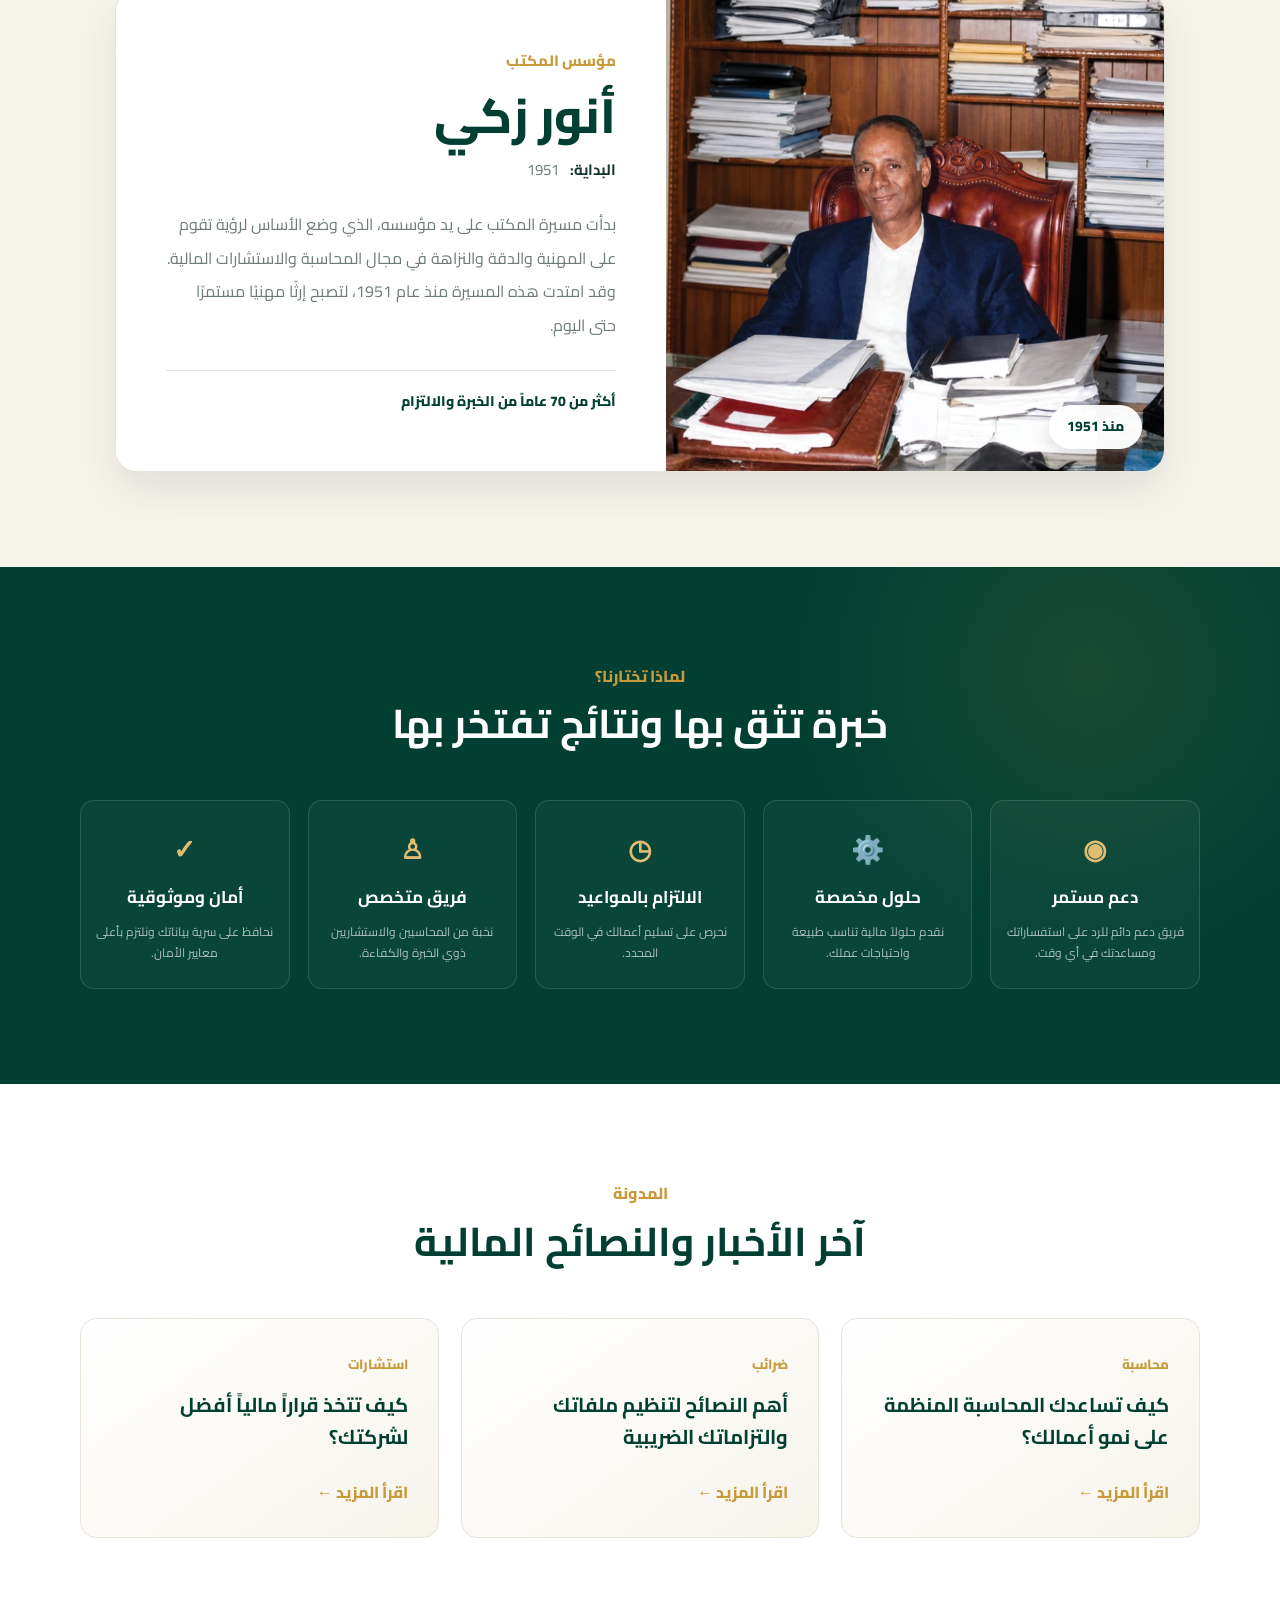
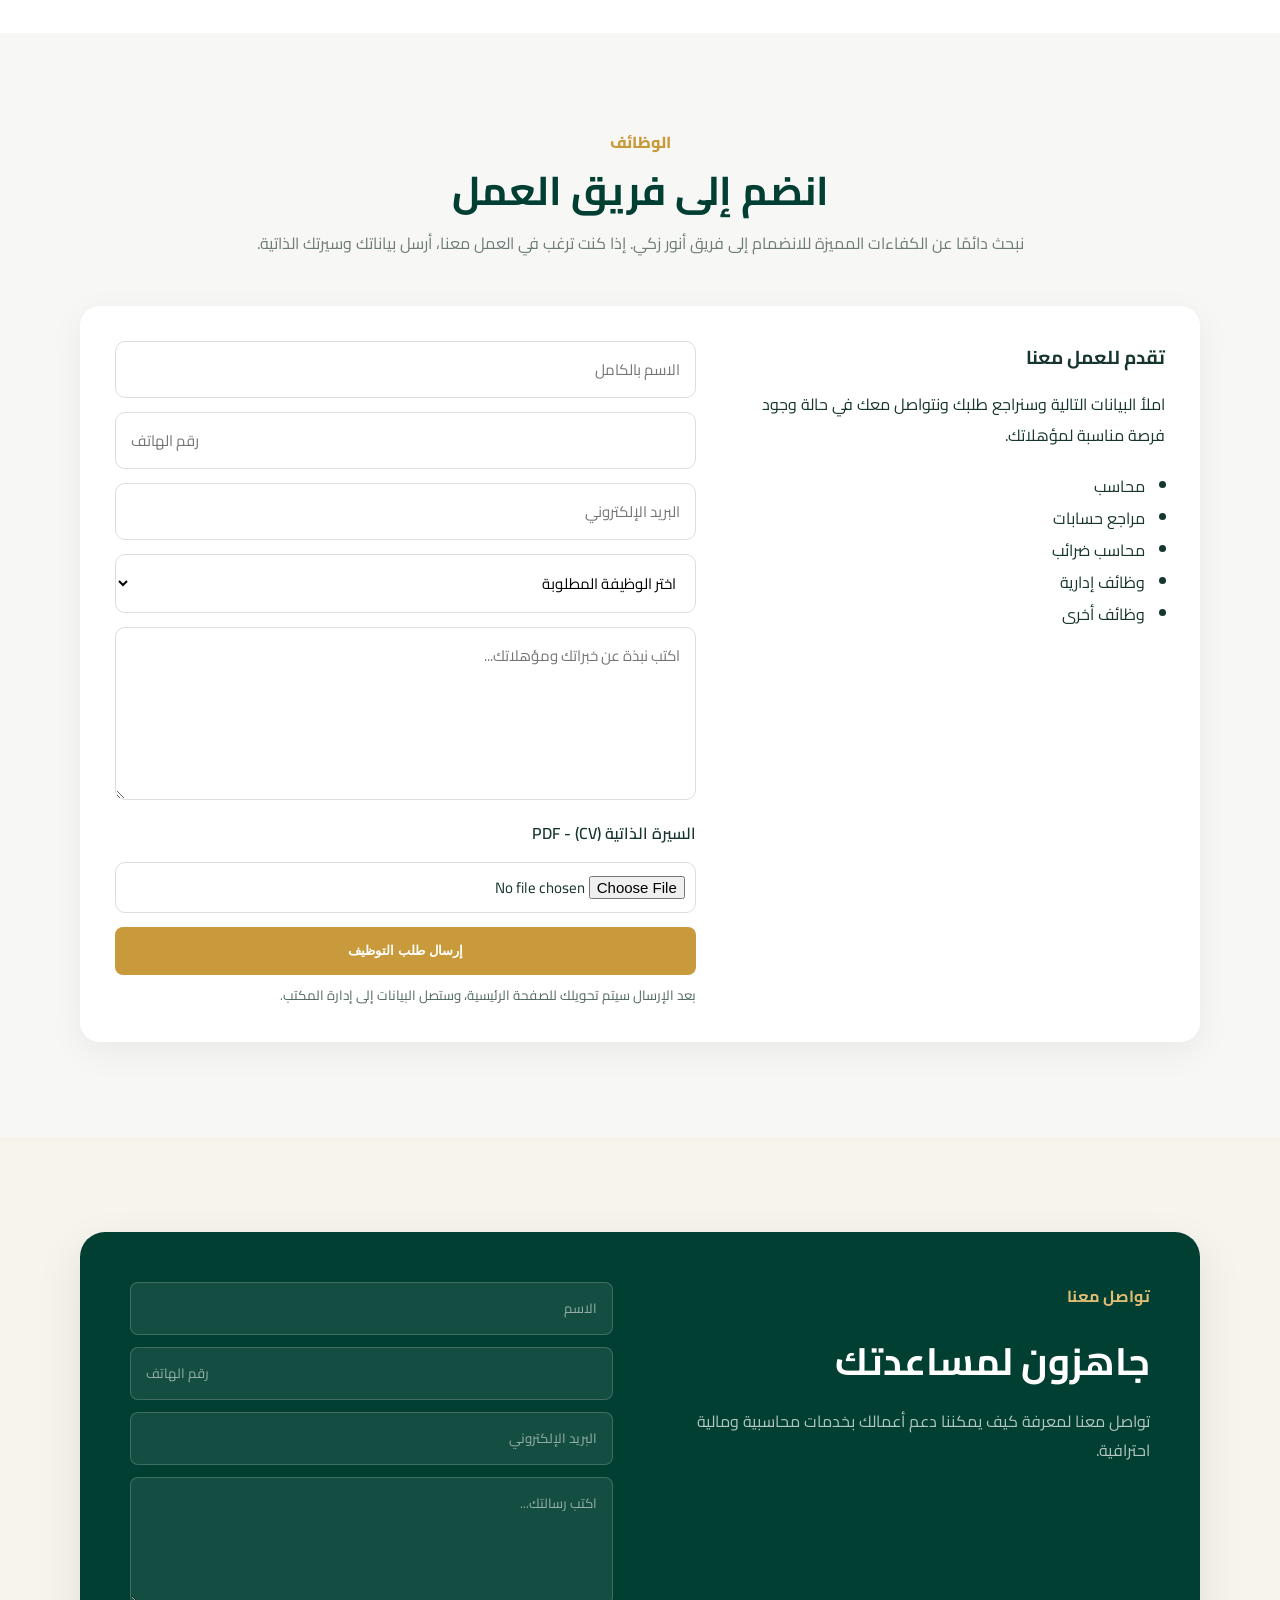
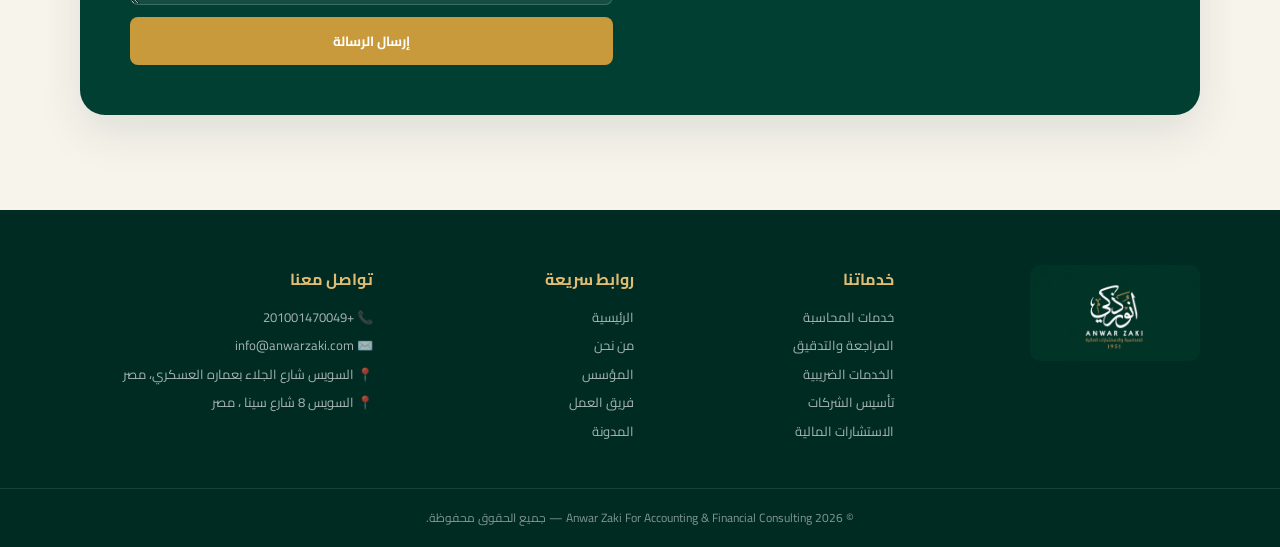
==== commit 439905bc: "Enhance index.html with jobs section and meta updates Updated keywords meta tag and added a jobs sec" ====
--- a/index.html
+++ b/index.html
@@ -2,7 +2,84 @@
 <head>
   <meta charset="UTF-8">
   <meta name="viewport" content="width=device-width, initial-scale=1.0">  <meta name="description" content="مكتب المحاسب القانوني أنور زكي للمحاسبة والاستشارات المالية. خدمات المحاسبة والإقرارات الضريبية والاستشارات المالية للأفراد والشركات.">  <title>أنور زكي | للمحاسبة والاستشارات المالية</title>  <link rel="canonical" href="https://adhamanwer5-pixelad.github.io/anwar-zaki.1951/">  <link rel="stylesheet" href="style.css">
-  <meta name="keywords" content="السويس,محاسب في السويس ,أنور زكي, مكتب أنور زكي, محاسبة, استشارات مالية, إقرارات ضريبية, محاسب">
+  <meta name="keywords" content="أنور زكي, مكتب أنور زكي, محاسبة, استشارات مالية, إقرارات ضريبية, محاسب">
+
+<style>
+.jobs {
+  background: #f7f7f5;
+}
+
+.jobs-box {
+  display: grid;
+  grid-template-columns: 0.85fr 1.15fr;
+  gap: 40px;
+  align-items: start;
+  background: #fff;
+  border-radius: 20px;
+  padding: 35px;
+  box-shadow: 0 10px 35px rgba(0,0,0,.06);
+}
+
+.jobs-info h3 {
+  margin-bottom: 15px;
+}
+
+.jobs-info p {
+  line-height: 1.9;
+}
+
+.jobs-info ul {
+  margin: 20px 0 0;
+  padding-right: 20px;
+  line-height: 2;
+}
+
+#jobForm {
+  display: grid;
+  gap: 14px;
+}
+
+#jobForm input,
+#jobForm select,
+#jobForm textarea {
+  width: 100%;
+  box-sizing: border-box;
+  padding: 13px 15px;
+  border: 1px solid #ddd;
+  border-radius: 10px;
+  font-family: inherit;
+  font-size: 15px;
+  background: #fff;
+}
+
+#jobForm textarea {
+  resize: vertical;
+}
+
+.file-label {
+  font-weight: 600;
+  margin-top: 5px;
+}
+
+#jobForm input[type="file"] {
+  padding: 10px;
+}
+
+.form-note {
+  display: block;
+  line-height: 1.7;
+  opacity: .75;
+  margin-top: -4px;
+}
+
+@media (max-width: 800px) {
+  .jobs-box {
+    grid-template-columns: 1fr;
+    padding: 22px;
+  }
+}
+</style>
+
 </head><body><!-- =========================
      Navbar
 ========================= --><header class="navbar">
@@ -17,7 +94,8 @@
   <a href="#founder">المؤسس</a>
   <a href="#team">فريق العمل</a>
   <a href="#blog">المدونة</a>
-  <a href="#contact">تواصل معنا</a>
+  <a href="#jobs">الوظائف</a>
+    <a href="#contact">تواصل معنا</a>
 </nav>
 
 <a class="nav-btn" href="#contact">
@@ -97,7 +175,7 @@
 </div>
 
 <div>
-  <strong>5000+</strong>
+  <strong>1000+</strong>
   <span>عميل وثق بنا</span>
 </div>
 
@@ -447,7 +525,84 @@
 
   </div></section><!-- =========================
      Contact
-========================= --><section id="contact" class="contact section">  <div class="container contact-box"><div>
+========================= -->
+<!-- =========================
+     Jobs / Careers
+========================= -->
+<section id="jobs" class="section jobs">
+  <div class="container">
+    <div class="section-head">
+      <span>الوظائف</span>
+      <h2>انضم إلى فريق العمل</h2>
+      <p>
+        نبحث دائمًا عن الكفاءات المميزة للانضمام إلى فريق أنور زكي.
+        إذا كنت ترغب في العمل معنا، أرسل بياناتك وسيرتك الذاتية.
+      </p>
+    </div>
+
+    <div class="jobs-box">
+      <div class="jobs-info">
+        <h3>تقدم للعمل معنا</h3>
+        <p>
+          املأ البيانات التالية وسنراجع طلبك ونتواصل معك في حالة وجود فرصة
+          مناسبة لمؤهلاتك.
+        </p>
+        <ul>
+          <li>محاسب</li>
+          <li>مراجع حسابات</li>
+          <li>محاسب ضرائب</li>
+          <li>وظائف إدارية</li>
+          <li>وظائف أخرى</li>
+        </ul>
+      </div>
+
+      <form id="jobForm" action="https://formsubmit.co/adhamanwer5@gmail.com" method="POST" enctype="multipart/form-data">
+        <input type="hidden" name="_subject" value="طلب توظيف جديد من موقع أنور زكي">
+        <input type="hidden" name="_next" value="https://adhamanwer5-pixelad.github.io/anwar-zaki.1951/#jobs">
+        <input type="hidden" name="_captcha" value="true">
+        <input type="hidden" name="_template" value="table">
+
+        <input type="text" name="name" placeholder="الاسم بالكامل" required>
+
+        <input type="tel" name="phone" placeholder="رقم الهاتف" required>
+
+        <input type="email" name="email" placeholder="البريد الإلكتروني" required>
+
+        <select name="position" required>
+          <option value="">اختر الوظيفة المطلوبة</option>
+          <option value="محاسب">محاسب</option>
+          <option value="مراجع حسابات">مراجع حسابات</option>
+          <option value="محاسب ضرائب">محاسب ضرائب</option>
+          <option value="وظائف إدارية">وظائف إدارية</option>
+          <option value="أخرى">أخرى</option>
+        </select>
+
+        <textarea
+          name="experience"
+          placeholder="اكتب نبذة عن خبراتك ومؤهلاتك..."
+          rows="5"
+          required></textarea>
+
+        <label class="file-label" for="cv">
+          السيرة الذاتية (CV) - PDF
+        </label>
+        <input
+          id="cv"
+          type="file"
+          name="cv"
+          accept=".pdf,application/pdf"
+          required>
+
+        <button class="btn primary" type="submit">
+          إرسال طلب التوظيف
+        </button>
+        <small class="form-note">بعد الإرسال سيتم تحويلك للصفحة الرئيسية، وستصل البيانات إلى إدارة المكتب.</small>
+      </form>
+    </div>
+  </div>
+</section>
+
+<section id="contact" class="contact section">  <div class="container contact-box"><div>
 
   <div class="eyebrow">
     تواصل معنا
@@ -465,7 +620,12 @@
 </div>
 
 
-<form id="contactForm">
+<form id="contactForm" action="https://formsubmit.co/adhamanwer5@gmail.com" method="POST">
+  <input type="hidden" name="_subject" value="رسالة جديدة من موقع أنور زكي">
+  <input type="hidden" name="_next" value="https://adhamanwer5-pixelad.github.io/anwar-zaki.1951/#contact">
+  <input type="hidden" name="_captcha" value="true">
+  <input type="hidden" name="_template" value="table">
+
 
   <input
     type="text"
@@ -583,13 +743,13 @@
   </p>
 
   <p>
-    📍 السويس شارع الجلاء بعماره العسكري ، مصر
+    📍 السويس شارع الجلاء بعماره العسكري، مصر
   </p>
   
-  <p>
-    📍 السويس 8 ش سينا ، مصر
+ <p>
+    📍 السويس 8 شارع سينا ، مصر
   </p>
-   
+
 </div>
 
   </div>  <div class="copyright">
@@ -644,5 +804,7 @@
 
 });
 
+
+
 </script></body>
 </html>
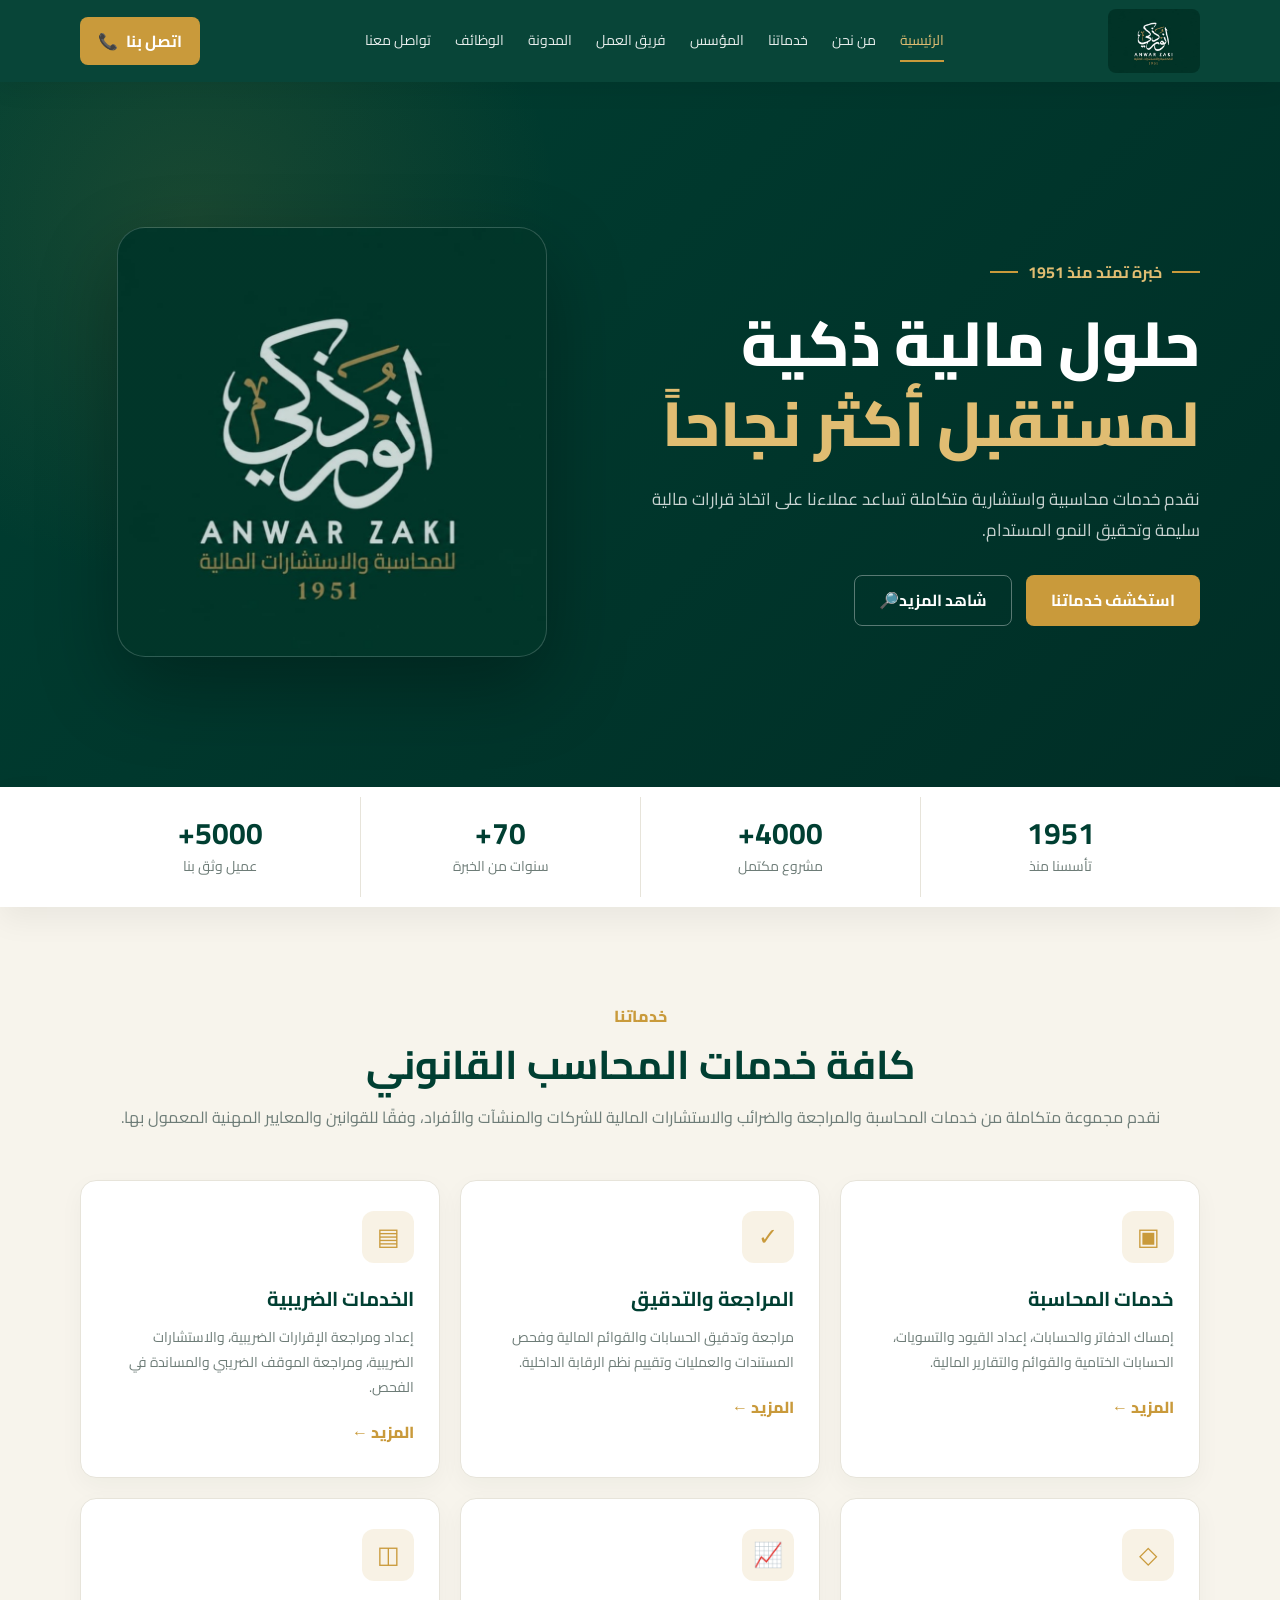
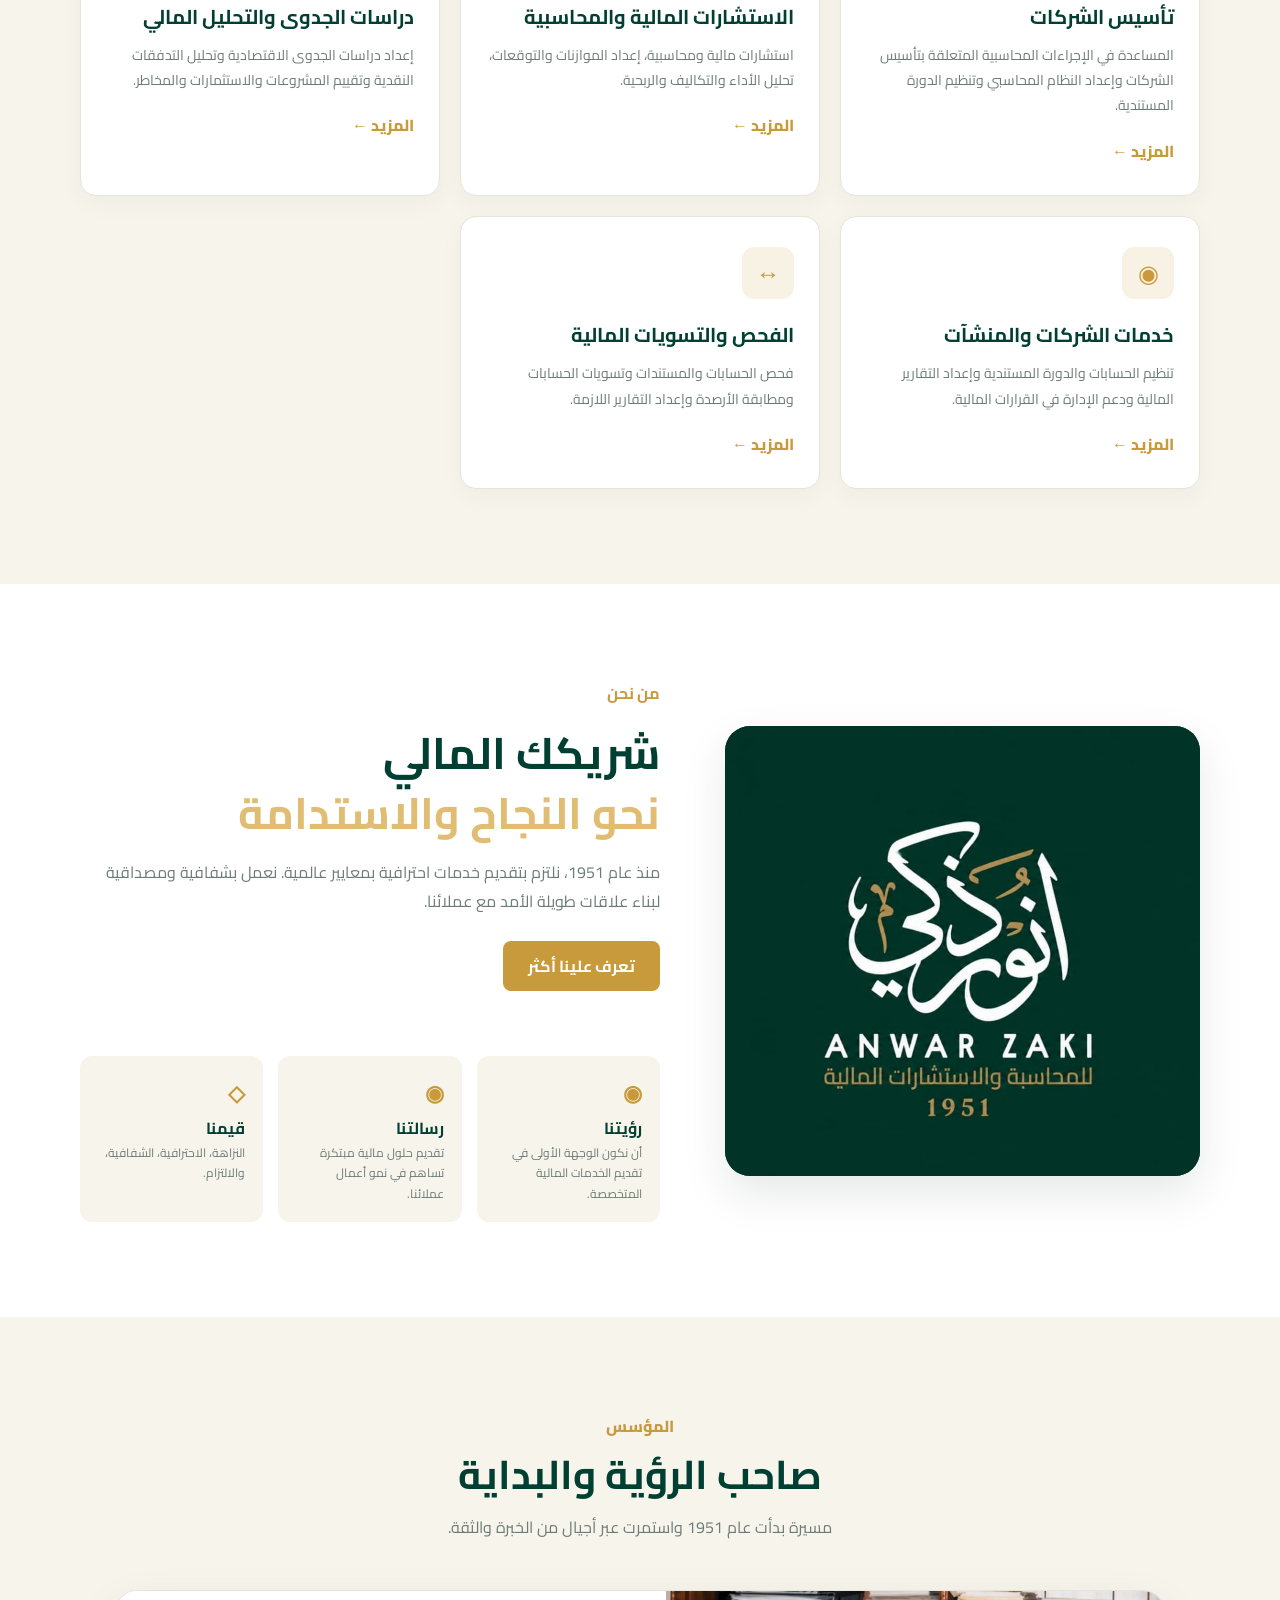
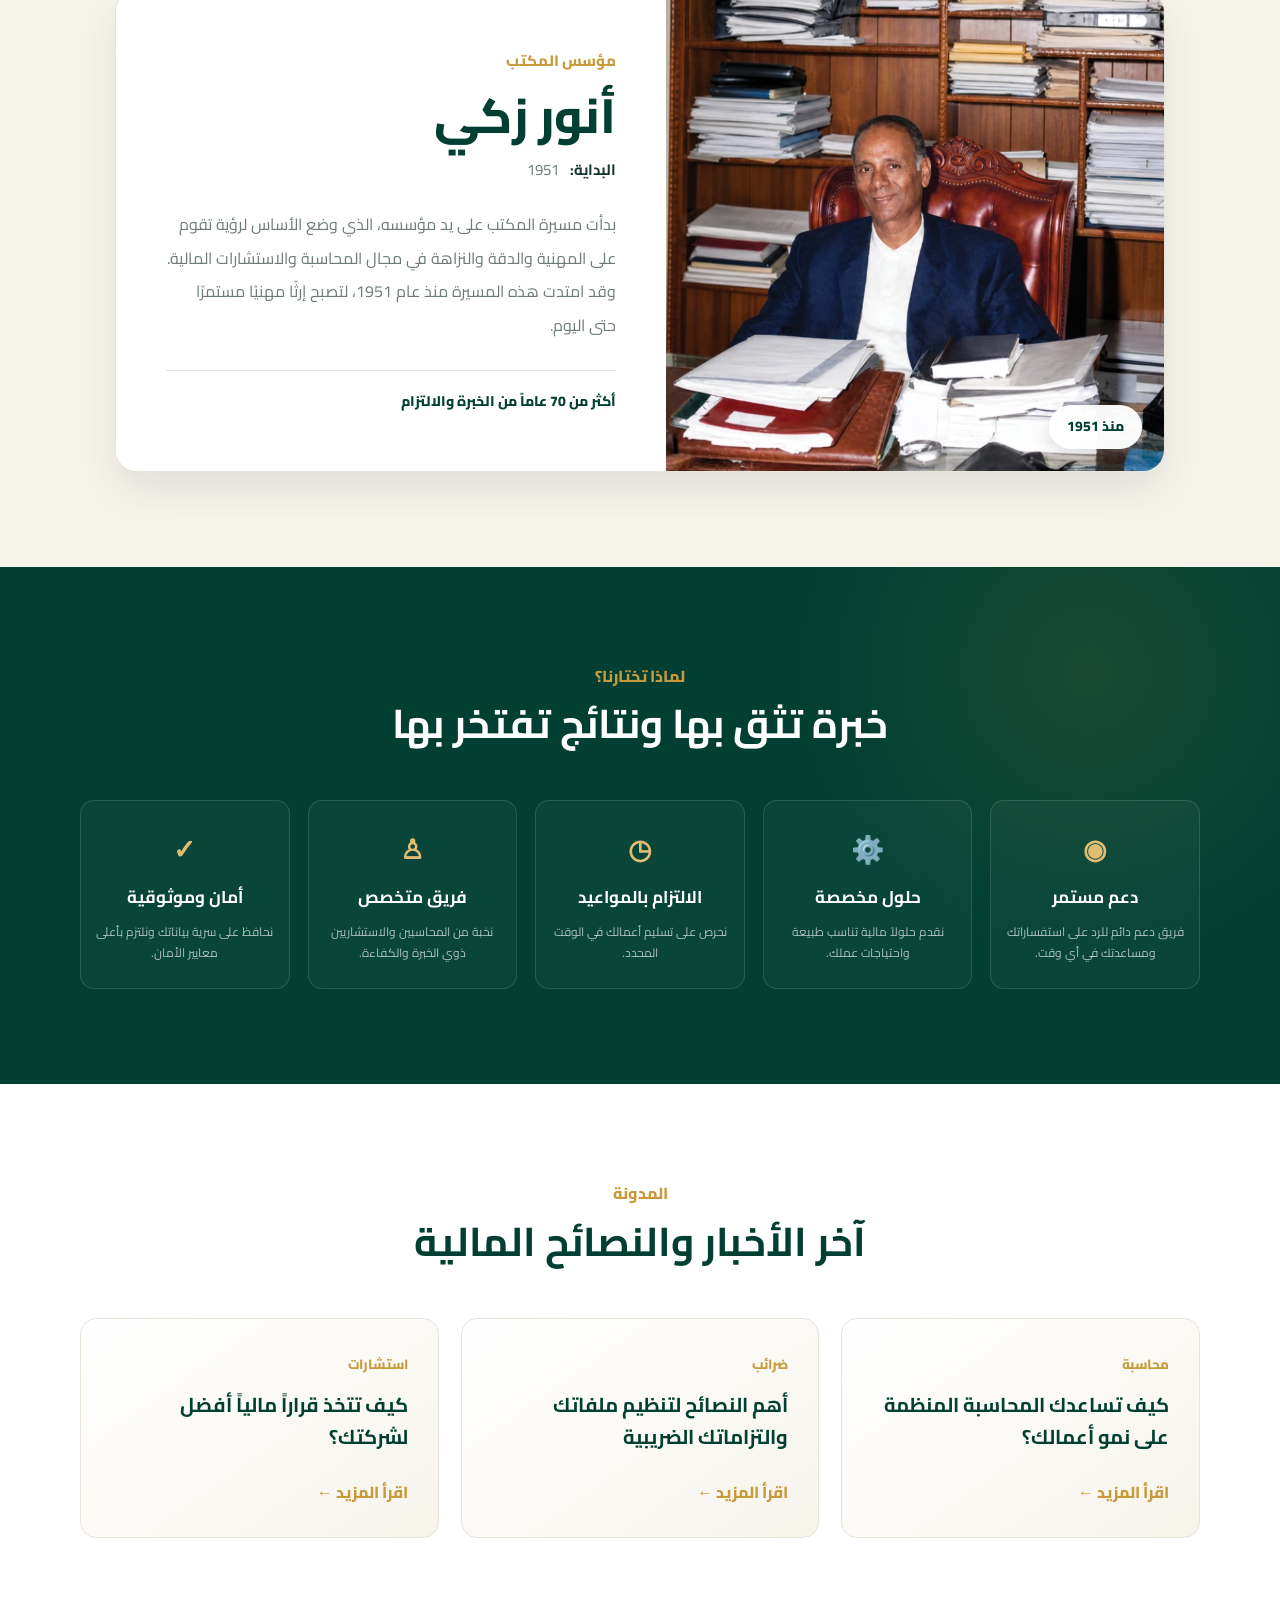
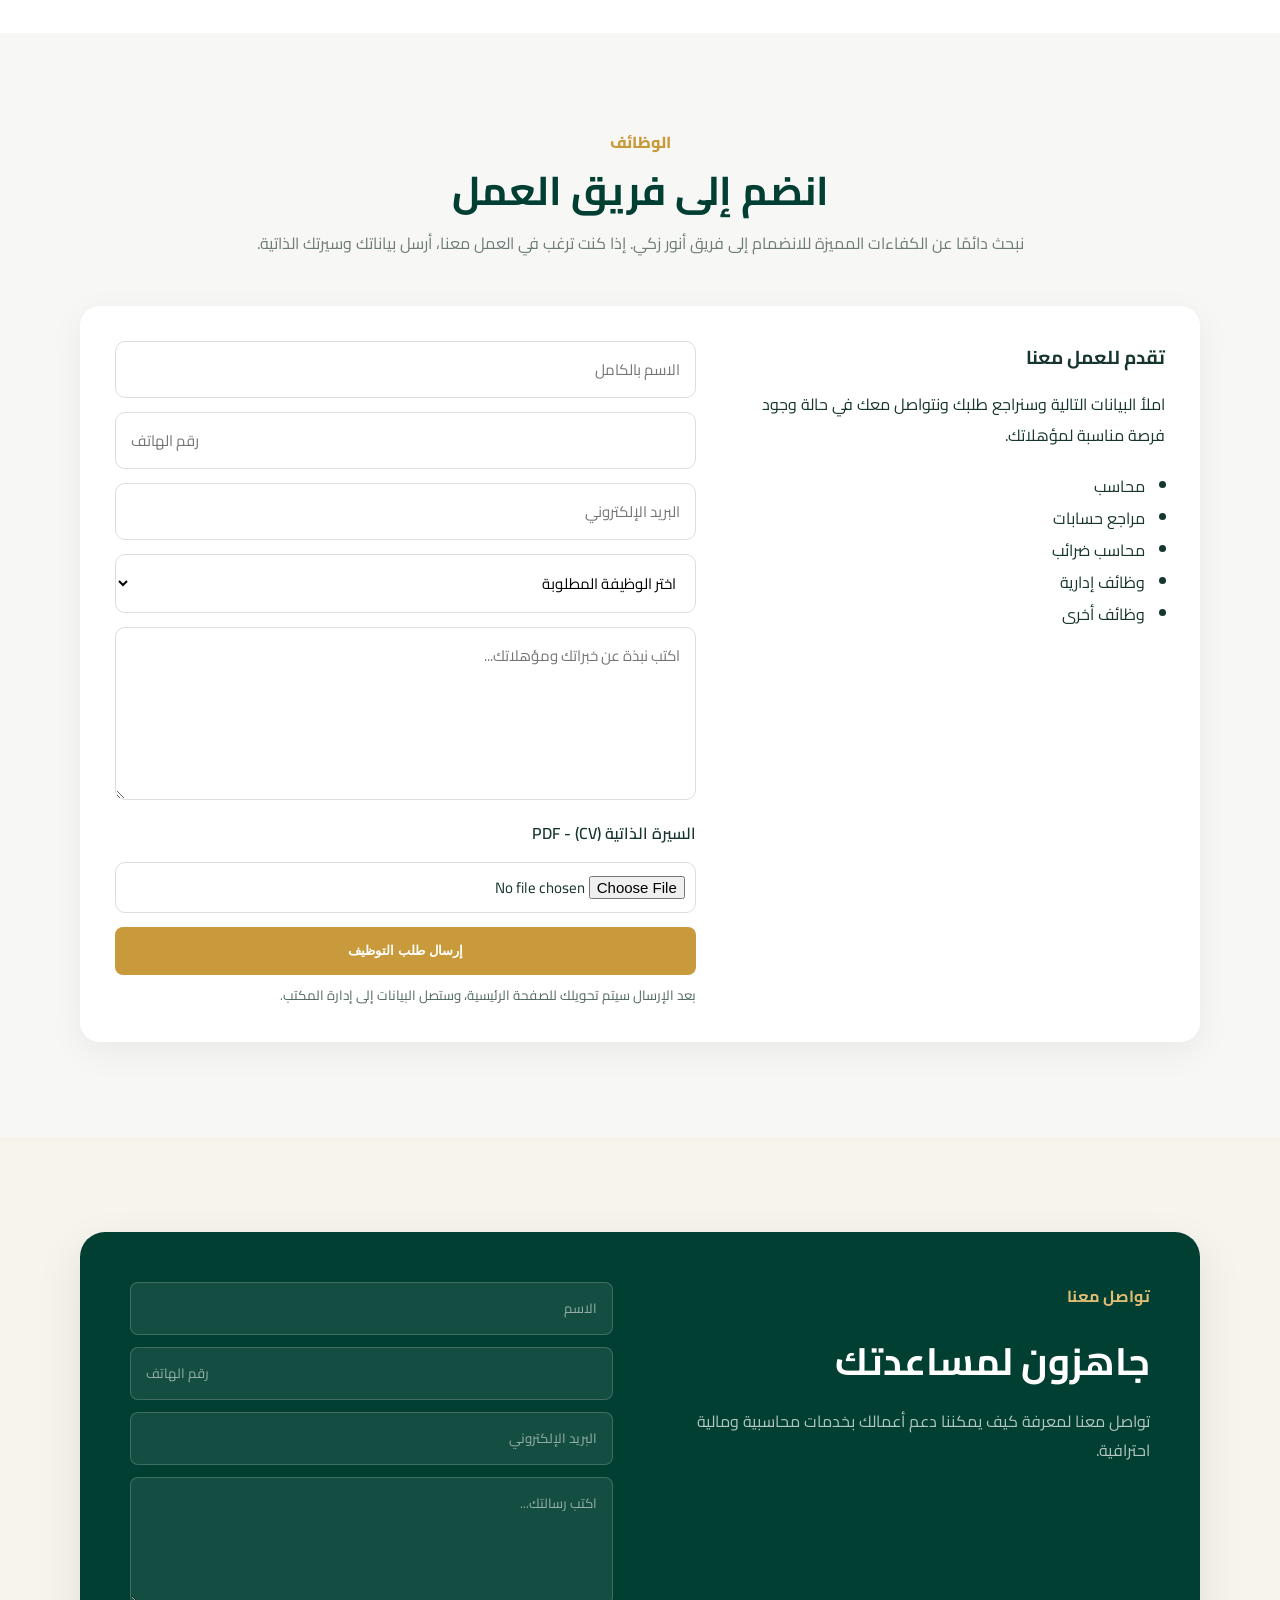
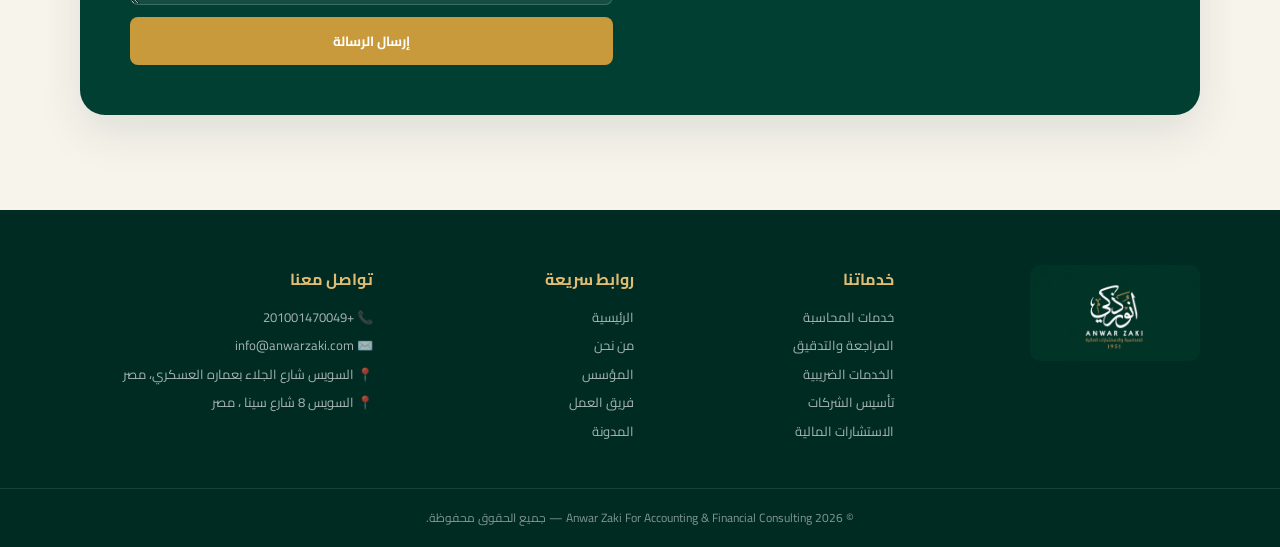
==== commit edc1c98c: "Update project statistics in index.html" ====
--- a/index.html
+++ b/index.html
@@ -165,7 +165,7 @@
 </div>
 
 <div>
-  <strong>2000+</strong>
+  <strong>4000+</strong>
   <span>مشروع مكتمل</span>
 </div>
 
@@ -175,7 +175,7 @@
 </div>
 
 <div>
-  <strong>1000+</strong>
+  <strong>5000+</strong>
   <span>عميل وثق بنا</span>
 </div>
 
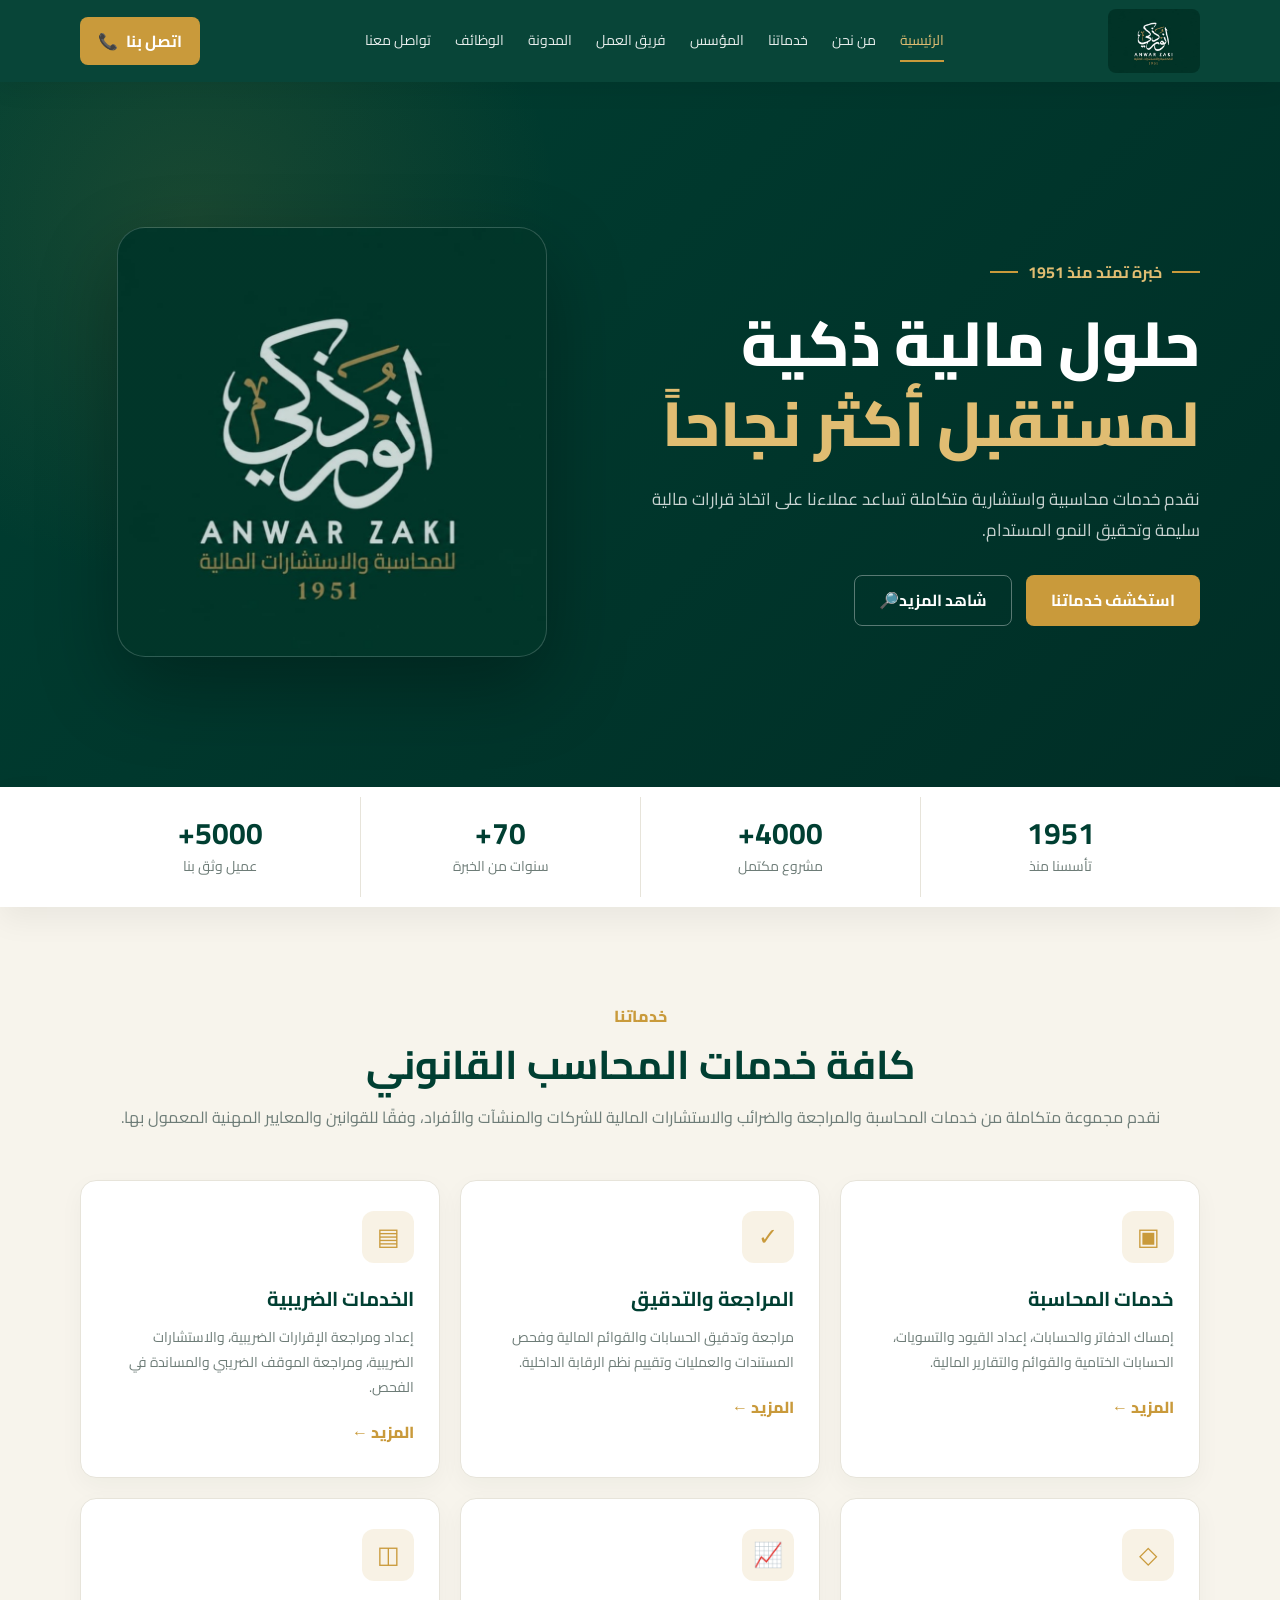
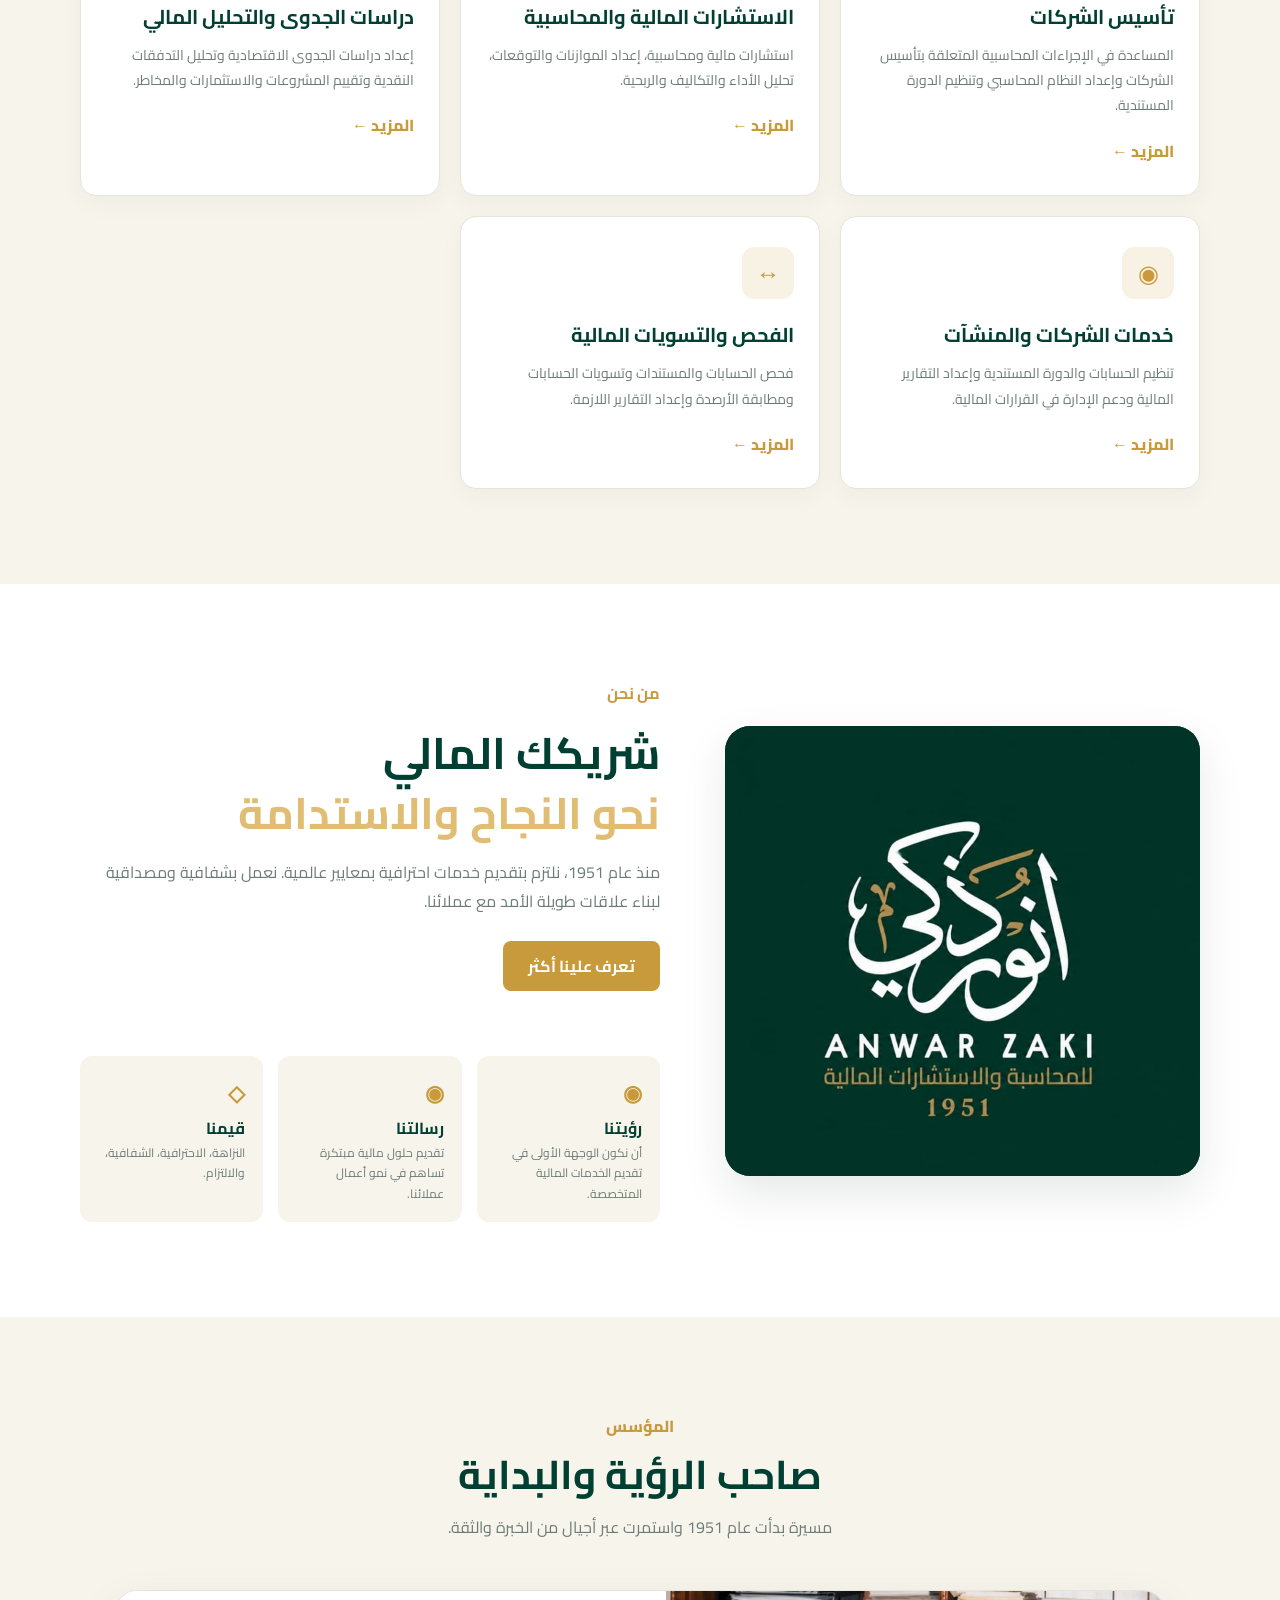
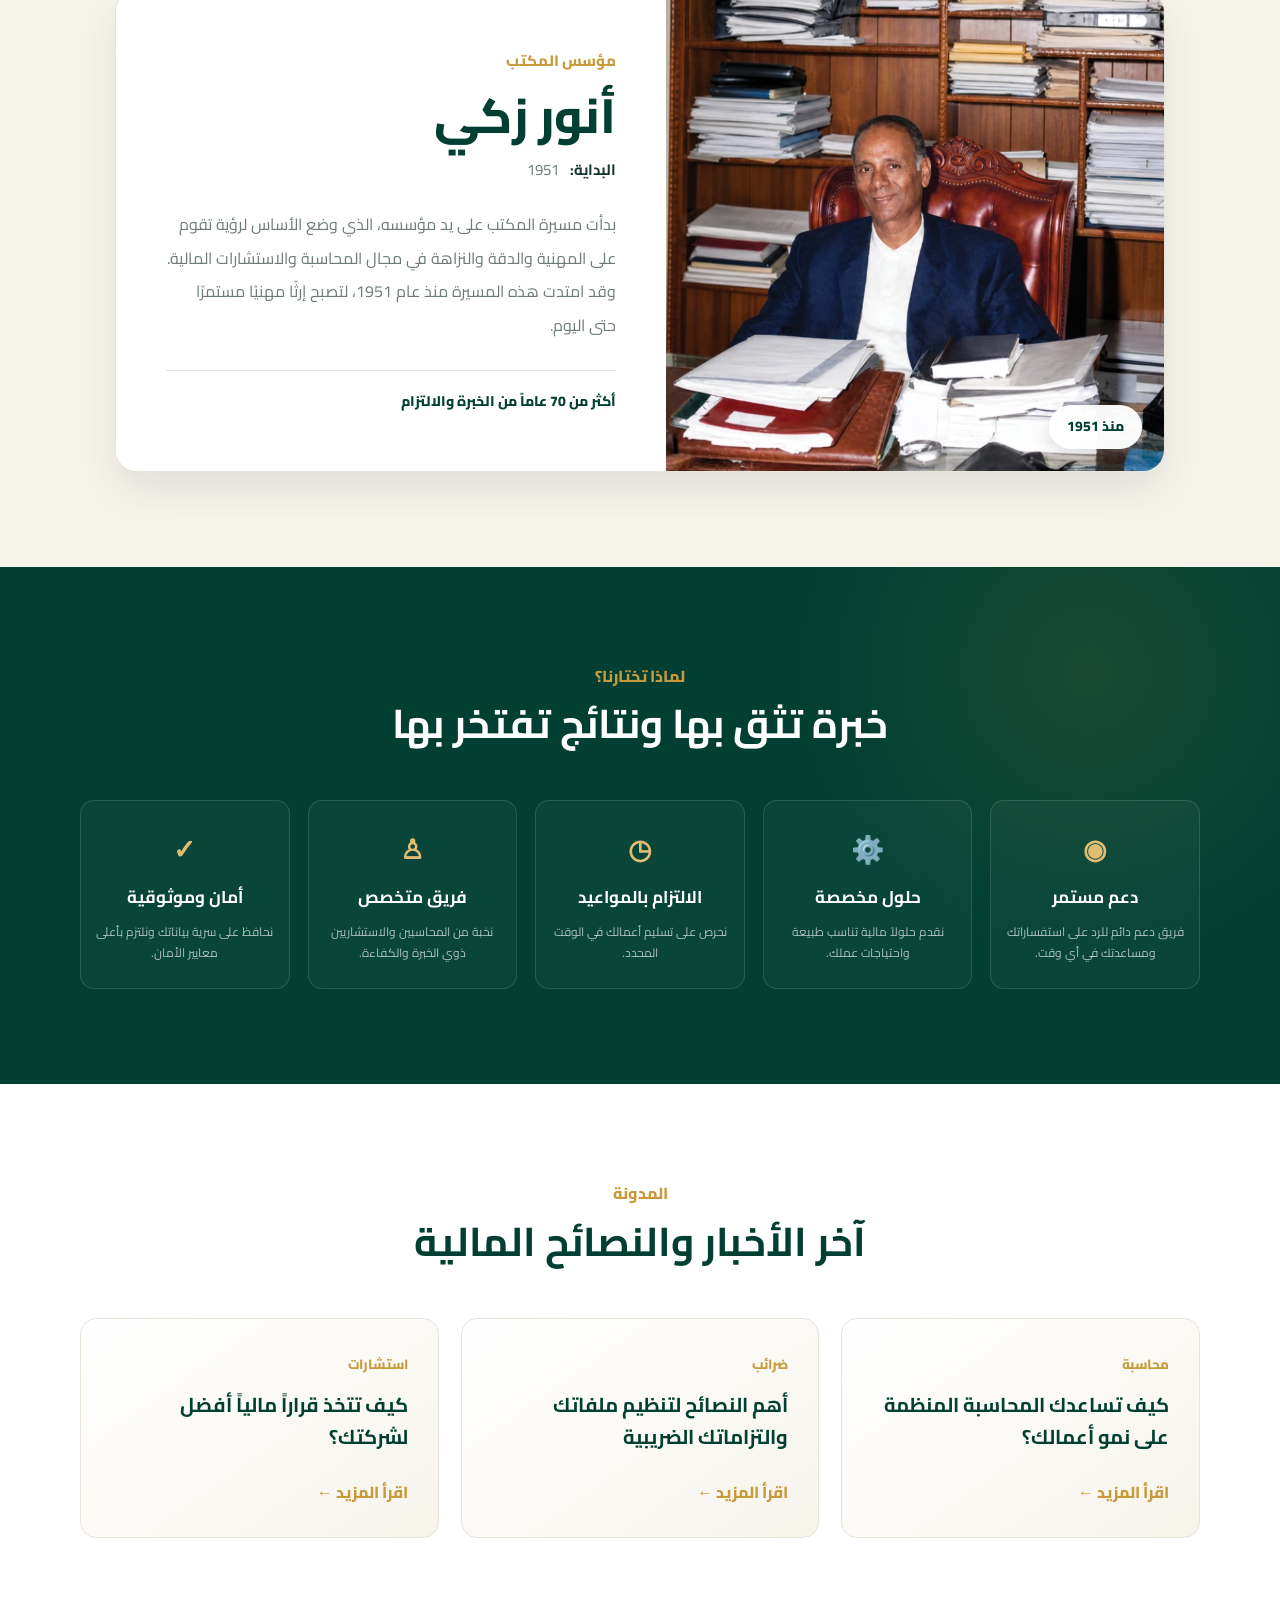
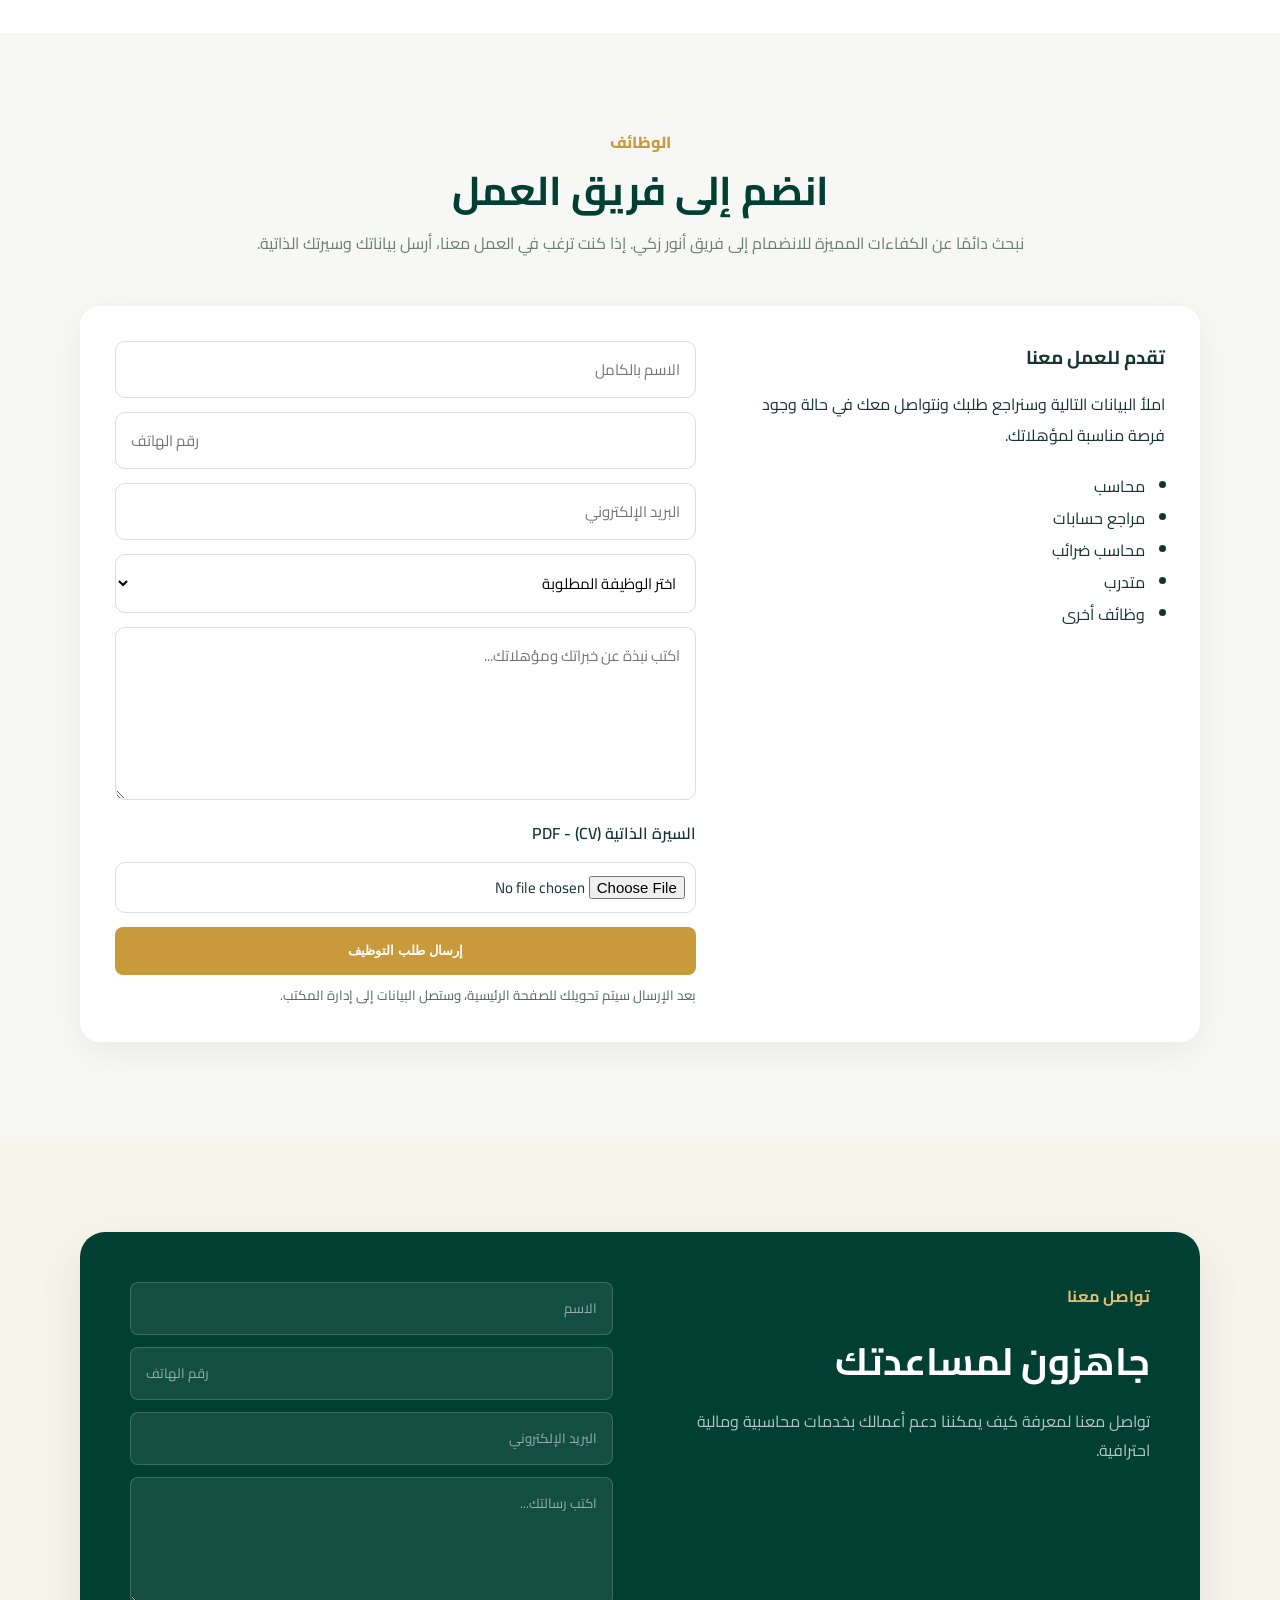
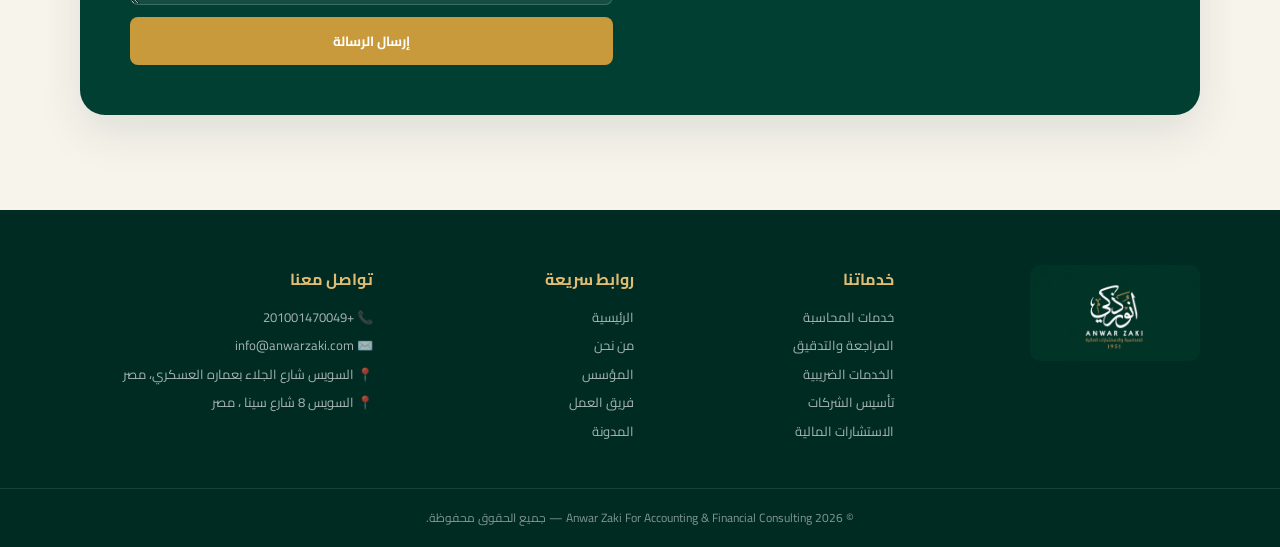
==== commit 5ec0af65: "Update index.html" ====
--- a/index.html
+++ b/index.html
@@ -551,14 +551,14 @@
           <li>محاسب</li>
           <li>مراجع حسابات</li>
           <li>محاسب ضرائب</li>
-          <li>وظائف إدارية</li>
+          <li>متدرب</li>
           <li>وظائف أخرى</li>
         </ul>
       </div>
 
-      <form id="jobForm" action="https://formsubmit.co/adhamanwer5@gmail.com" method="POST" enctype="multipart/form-data">
+      <form id="jobForm" action="https://formsubmit.co/el/regotu" method="POST" enctype="multipart/form-data">
         <input type="hidden" name="_subject" value="طلب توظيف جديد من موقع أنور زكي">
-        <input type="hidden" name="_next" value="https://adhamanwer5-pixelad.github.io/anwar-zaki.1951/#jobs">
+        <input type="hidden" name="_next" value="https://adhamanwer5-pixelad.github.io/anwar-zaki.1951">
         <input type="hidden" name="_captcha" value="true">
         <input type="hidden" name="_template" value="table">
 
@@ -573,7 +573,7 @@
           <option value="محاسب">محاسب</option>
           <option value="مراجع حسابات">مراجع حسابات</option>
           <option value="محاسب ضرائب">محاسب ضرائب</option>
-          <option value="وظائف إدارية">وظائف إدارية</option>
+          <option value="متدرب">وظائف إدارية</option>
           <option value="أخرى">أخرى</option>
         </select>
 
@@ -620,9 +620,9 @@
 </div>
 
 
-<form id="contactForm" action="https://formsubmit.co/adhamanwer5@gmail.com" method="POST">
+<form id="contactForm" action="https://formsubmit.co/el/regotu" method="POST">
   <input type="hidden" name="_subject" value="رسالة جديدة من موقع أنور زكي">
-  <input type="hidden" name="_next" value="https://adhamanwer5-pixelad.github.io/anwar-zaki.1951/#contact">
+  <input type="hidden" name="_next" value="https://adhamanwer5-pixelad.github.io/anwar-zaki.1951">
   <input type="hidden" name="_captcha" value="true">
   <input type="hidden" name="_template" value="table">
 
@@ -792,19 +792,29 @@
 });
 
 
-// Contact form
-
-form.addEventListener('submit', function(event) {
-
-  event.preventDefault();
-
-  alert('شكراً لتواصلك معنا!');
-
-  form.reset();
-
-});
+
 
 
 
 </script></body>
 </html>
+<script>
+
+const btn = document.getElementById('menuBtn');
+const nav = document.getElementById('navMenu');
+
+btn.addEventListener('click', function () {
+  nav.classList.toggle('show');
+
+  const isOpen = nav.classList.contains('show');
+  btn.setAttribute('aria-expanded', isOpen);
+});
+
+document.querySelectorAll('#navMenu a').forEach(function(link) {
+  link.addEventListener('click', function() {
+    nav.classList.remove('show');
+    btn.setAttribute('aria-expanded', 'false');
+  });
+});
+
+</script>
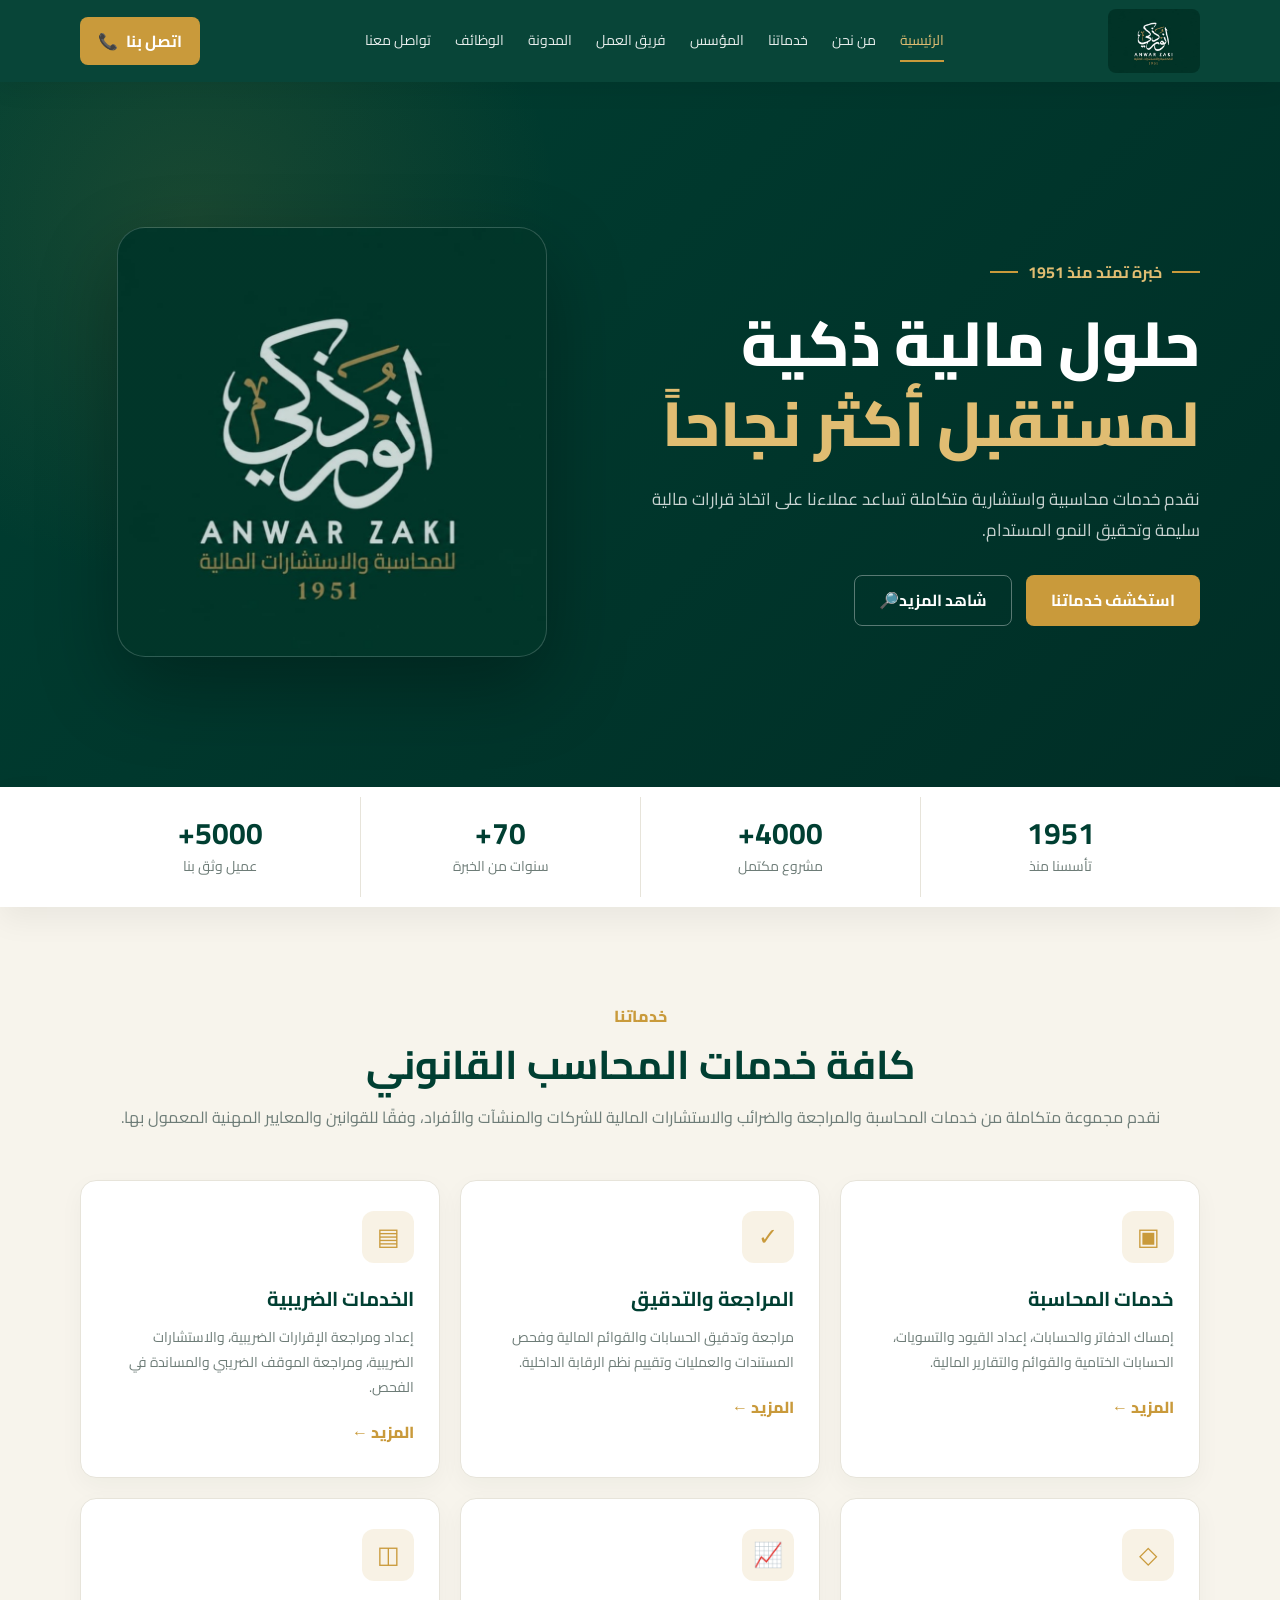
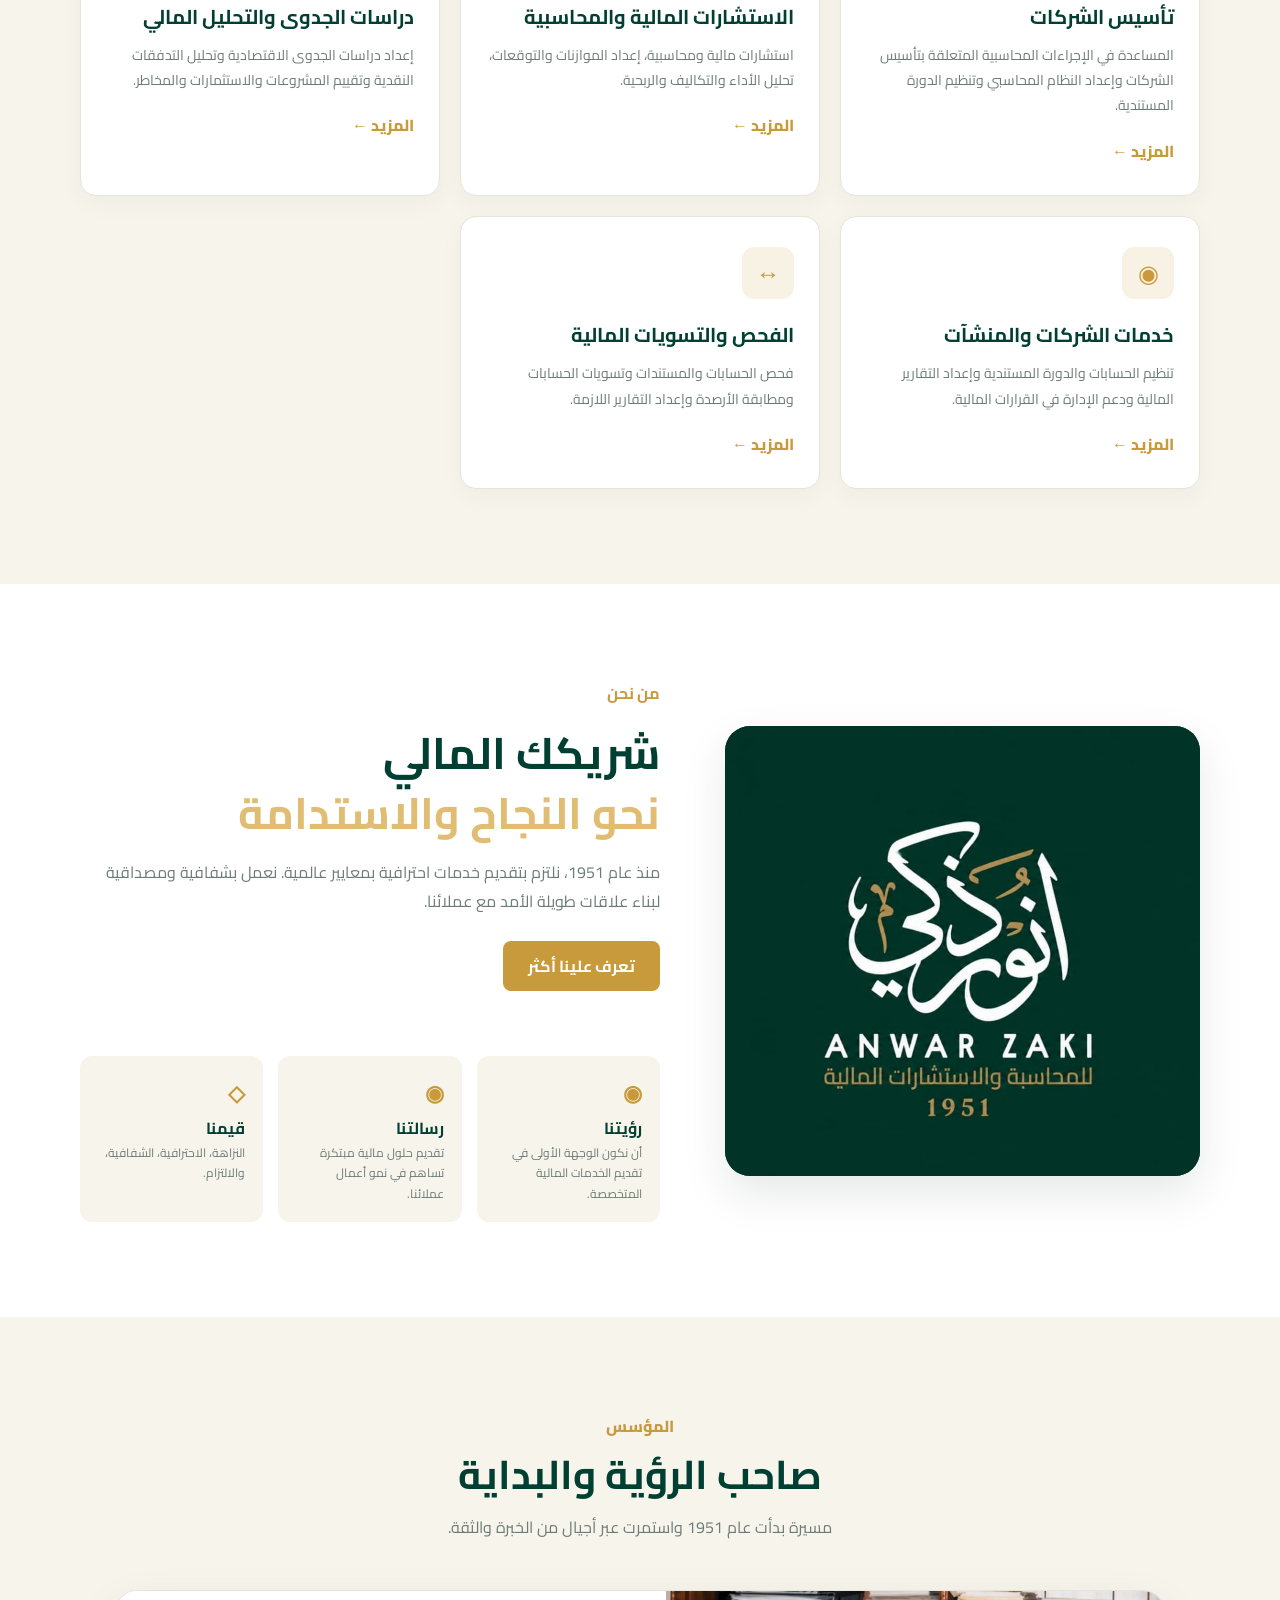
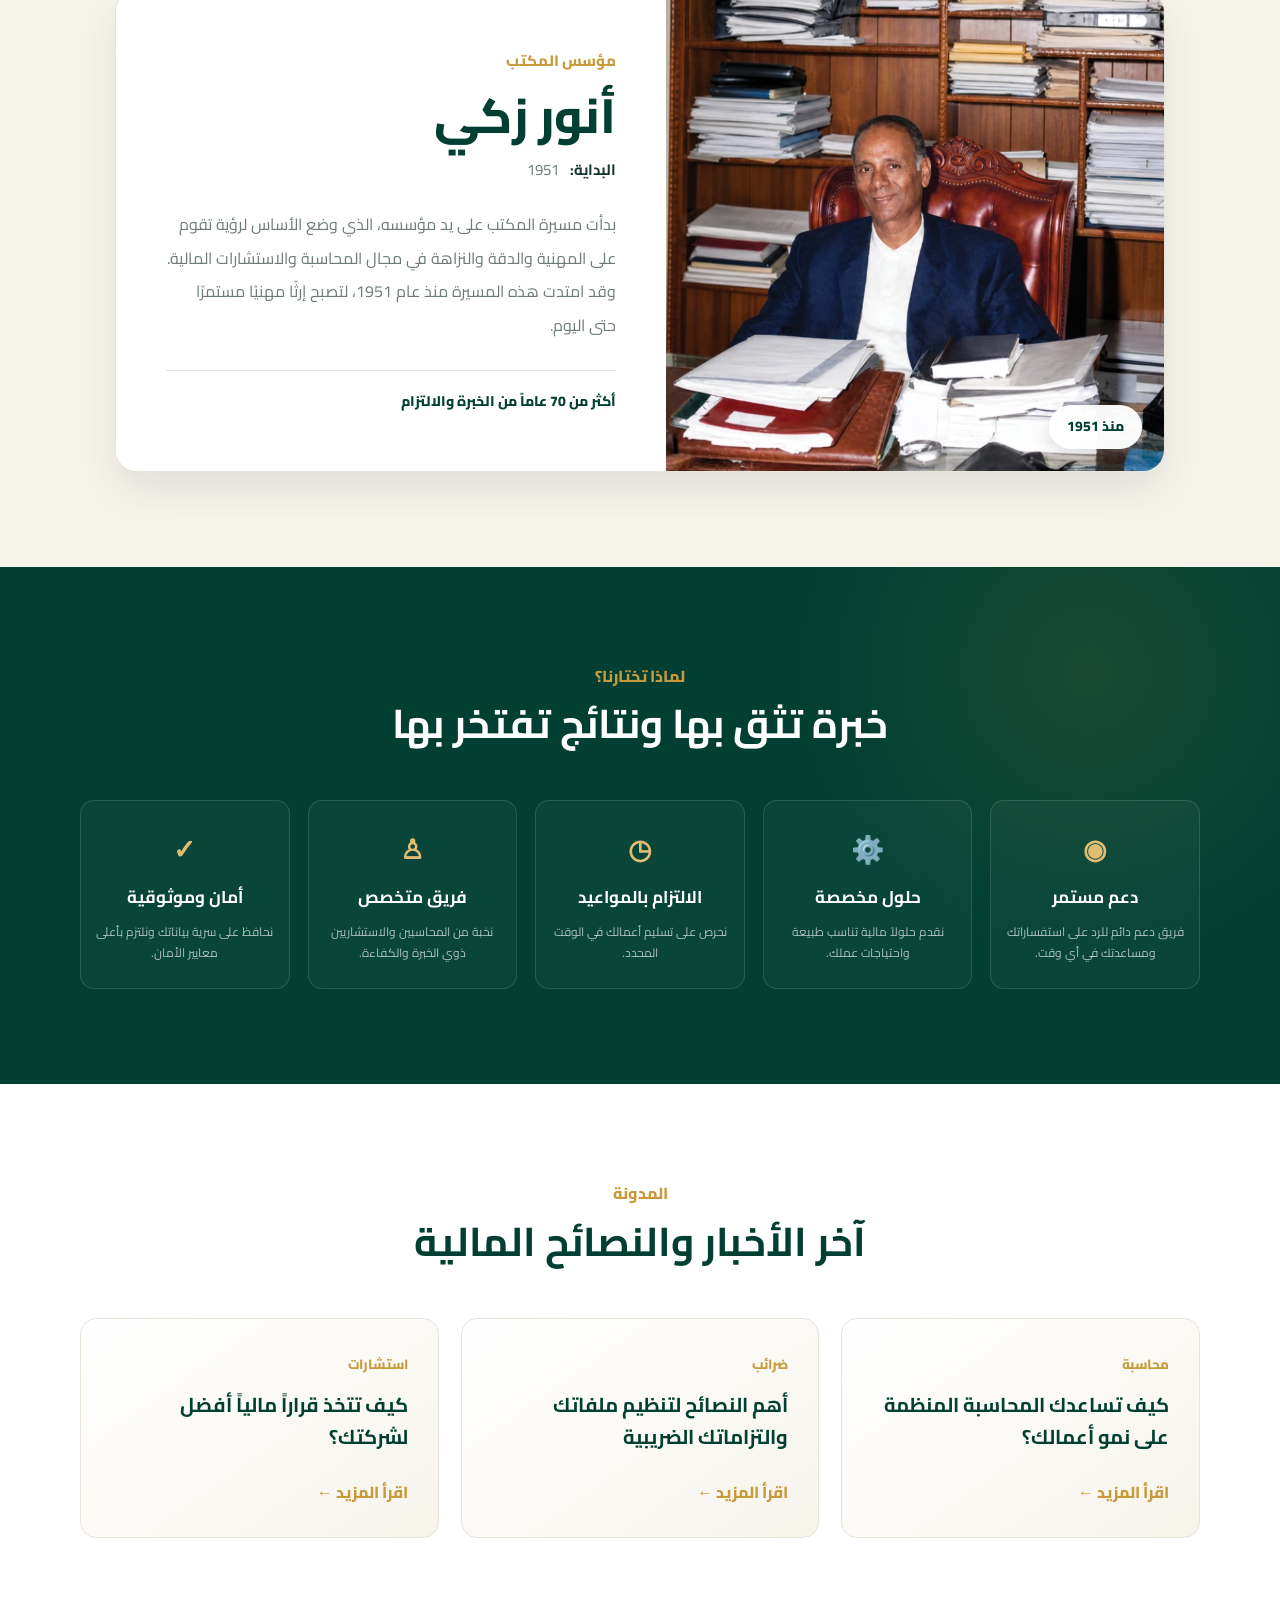
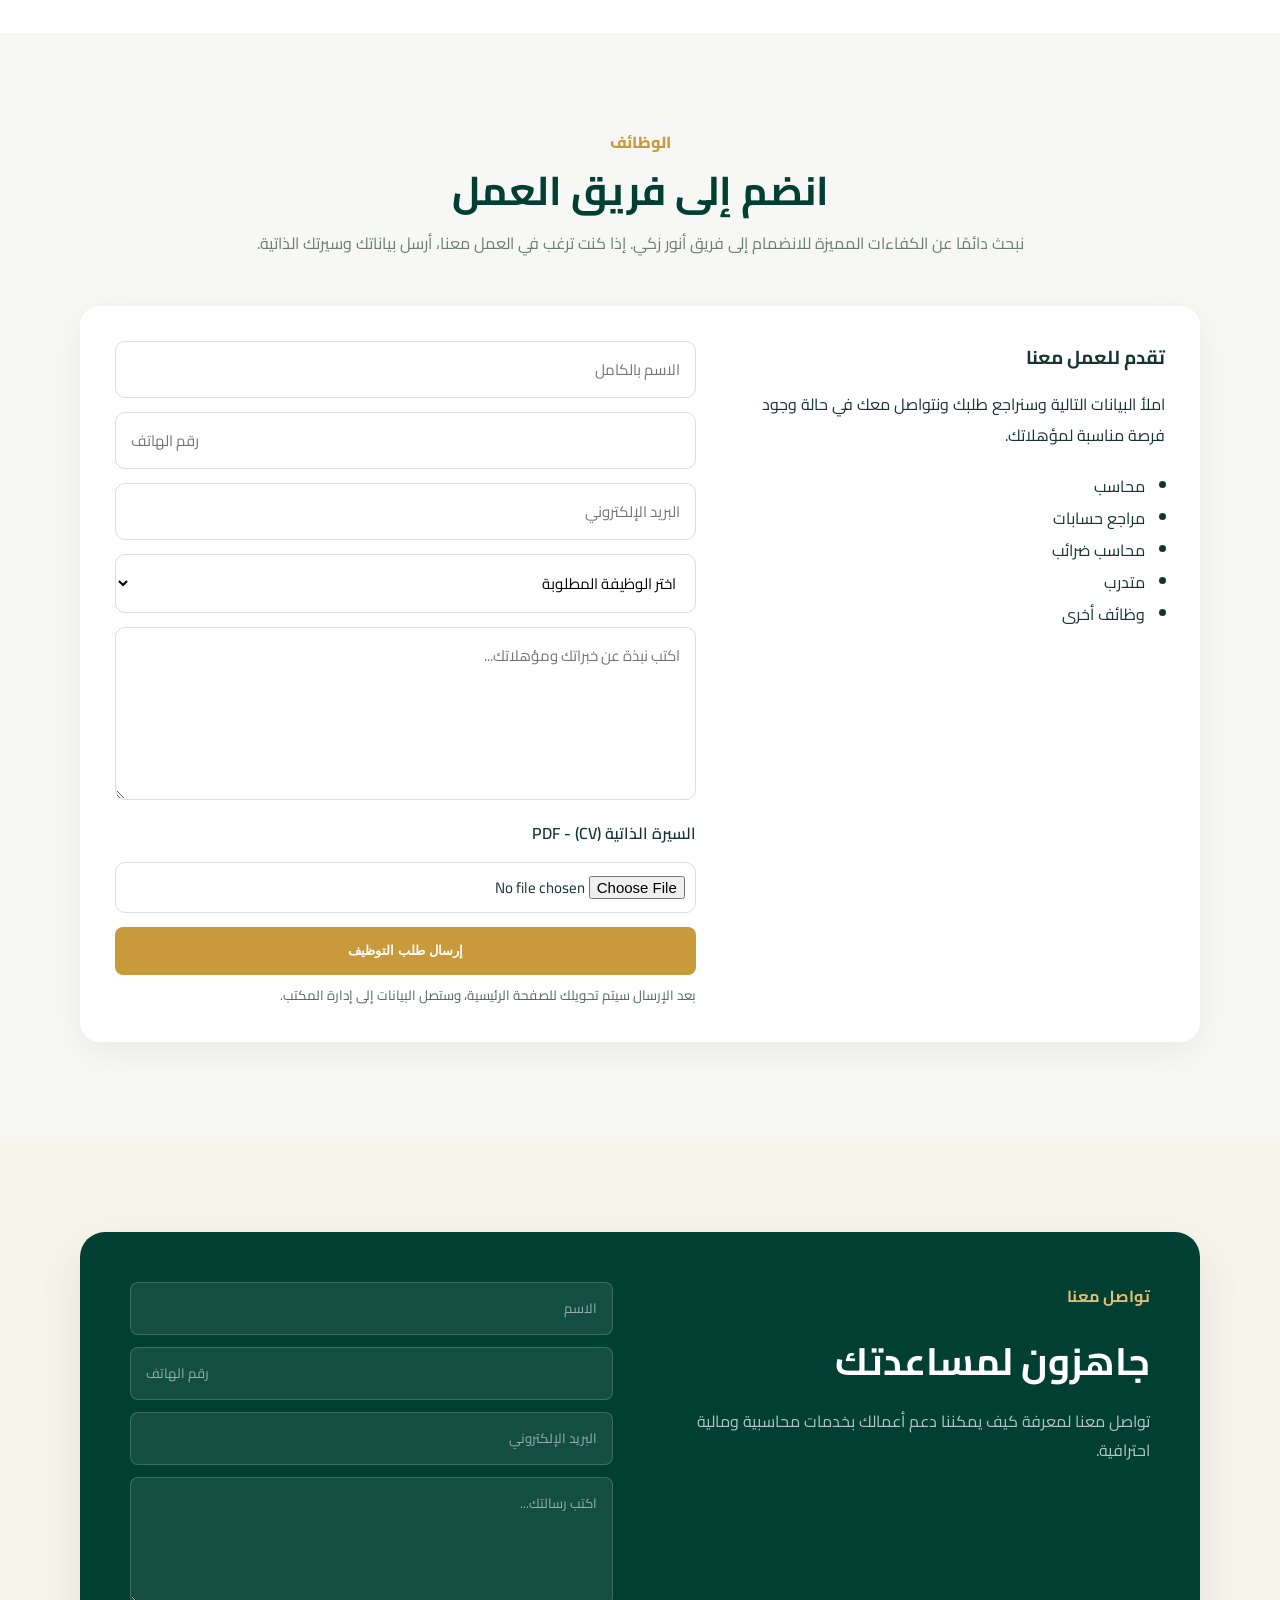
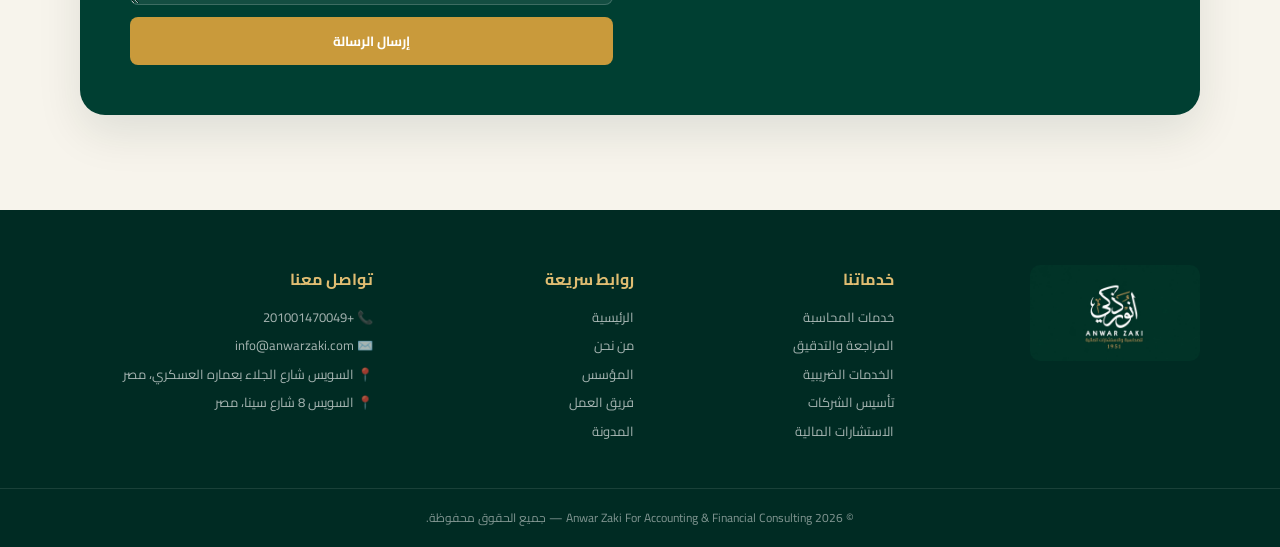
==== commit 406868f5: "Update fmt.Println message from 'Hello' to 'Goodbye'" ====
--- a/index.html
+++ b/index.html
@@ -1,552 +1,222 @@
-<!DOCTYPE html><html lang="ar" dir="rtl">
+<!DOCTYPE html>
+<html lang="ar" dir="rtl">
 <head>
   <meta charset="UTF-8">
-  <meta name="viewport" content="width=device-width, initial-scale=1.0">  <meta name="description" content="مكتب المحاسب القانوني أنور زكي للمحاسبة والاستشارات المالية. خدمات المحاسبة والإقرارات الضريبية والاستشارات المالية للأفراد والشركات.">  <title>أنور زكي | للمحاسبة والاستشارات المالية</title>  <link rel="canonical" href="https://adhamanwer5-pixelad.github.io/anwar-zaki.1951/">  <link rel="stylesheet" href="style.css">
+  <meta name="viewport" content="width=device-width, initial-scale=1.0">
+  <meta name="description" content="مكتب المحاسب القانوني أنور زكي للمحاسبة والاستشارات المالية. خدمات المحاسبة والإقرارات الضريبية والاستشارات المالية للأفراد والشركات.">
   <meta name="keywords" content="أنور زكي, مكتب أنور زكي, محاسبة, استشارات مالية, إقرارات ضريبية, محاسب">
-
-<style>
-.jobs {
-  background: #f7f7f5;
-}
-
-.jobs-box {
-  display: grid;
-  grid-template-columns: 0.85fr 1.15fr;
-  gap: 40px;
-  align-items: start;
-  background: #fff;
-  border-radius: 20px;
-  padding: 35px;
-  box-shadow: 0 10px 35px rgba(0,0,0,.06);
-}
-
-.jobs-info h3 {
-  margin-bottom: 15px;
-}
-
-.jobs-info p {
-  line-height: 1.9;
-}
-
-.jobs-info ul {
-  margin: 20px 0 0;
-  padding-right: 20px;
-  line-height: 2;
-}
-
-#jobForm {
-  display: grid;
-  gap: 14px;
-}
-
-#jobForm input,
-#jobForm select,
-#jobForm textarea {
-  width: 100%;
-  box-sizing: border-box;
-  padding: 13px 15px;
-  border: 1px solid #ddd;
-  border-radius: 10px;
-  font-family: inherit;
-  font-size: 15px;
-  background: #fff;
-}
-
-#jobForm textarea {
-  resize: vertical;
-}
-
-.file-label {
-  font-weight: 600;
-  margin-top: 5px;
-}
-
-#jobForm input[type="file"] {
-  padding: 10px;
-}
-
-.form-note {
-  display: block;
-  line-height: 1.7;
-  opacity: .75;
-  margin-top: -4px;
-}
-
-@media (max-width: 800px) {
-  .jobs-box {
-    grid-template-columns: 1fr;
-    padding: 22px;
-  }
-}
-</style>
-
-</head><body><!-- =========================
-     Navbar
-========================= --><header class="navbar">
-  <div class="container nav-inner"><a class="brand" href="#home">
-  <img src="logo.jpeg" alt="شعار أنور زكي">
-</a>
-
-<nav id="navMenu">
-  <a class="active" href="#home">الرئيسية</a>
-  <a href="#about">من نحن</a>
-  <a href="#services">خدماتنا</a>
-  <a href="#founder">المؤسس</a>
-  <a href="#team">فريق العمل</a>
-  <a href="#blog">المدونة</a>
-  <a href="#jobs">الوظائف</a>
-    <a href="#contact">تواصل معنا</a>
-</nav>
-
-<a class="nav-btn" href="#contact">
-  اتصل بنا <span>📞</span>
-</a>
-
-<button
-  class="menu-btn"
-  id="menuBtn"
-  type="button"
-  aria-label="فتح القائمة"
-  aria-expanded="false">
-  ☰
-</button>
-
-  </div>
-</header><main><!-- =========================
-     Hero
-========================= --><section id="home" class="hero">  <div class="container hero-grid"><div class="hero-content">
-
-  <div class="eyebrow">
-    <i></i>
-    خبرة تمتد منذ 1951
-    <i></i>
-  </div>
-
-  <h1>
-    حلول مالية ذكية
-    <br>
-    <span>لمستقبل أكثر نجاحاً</span>
-  </h1>
-
-  <p>
-    نقدم خدمات محاسبية واستشارية متكاملة تساعد عملاءنا
-    على اتخاذ قرارات مالية سليمة وتحقيق النمو المستدام.
-  </p>
-
-  <div class="hero-actions">
-    <a class="btn primary" href="#services">
-      استكشف خدماتنا
+  <title>أنور زكي | للمحاسبة والاستشارات المالية</title>
+  <link rel="canonical" href="https://adhamanwer5-pixelad.github.io/anwar-zaki.1951/">
+  <link rel="stylesheet" href="style.css">
+
+  <style>
+    .jobs { background:#f7f7f5; }
+    .jobs-box {
+      display:grid;
+      grid-template-columns:.85fr 1.15fr;
+      gap:40px;
+      align-items:start;
+      background:#fff;
+      border-radius:20px;
+      padding:35px;
+      box-shadow:0 10px 35px rgba(0,0,0,.06);
+    }
+    .jobs-info h3 { margin-bottom:15px; }
+    .jobs-info p { line-height:1.9; }
+    .jobs-info ul { margin:20px 0 0; padding-right:20px; line-height:2; }
+    #jobForm { display:grid; gap:14px; }
+    #jobForm input,#jobForm select,#jobForm textarea {
+      width:100%;
+      box-sizing:border-box;
+      padding:13px 15px;
+      border:1px solid #ddd;
+      border-radius:10px;
+      font-family:inherit;
+      font-size:15px;
+      background:#fff;
+    }
+    #jobForm textarea { resize:vertical; }
+    .file-label { font-weight:600; margin-top:5px; }
+    #jobForm input[type="file"] { padding:10px; }
+    .form-note { display:block; line-height:1.7; opacity:.75; margin-top:-4px; }
+    @media (max-width:800px) {
+      .jobs-box { grid-template-columns:1fr; padding:22px; }
+    }
+  </style>
+</head>
+
+<body>
+
+<header class="navbar">
+  <div class="container nav-inner">
+    <a class="brand" href="#home">
+      <img src="logo.jpeg" alt="شعار أنور زكي">
     </a>
 
-    <a class="btn ghost" href="#about">
-      شاهد المزيد <b>🔎</b>
-    </a>
-  </div>
-
-</div>
-
-
-<div class="hero-visual">
-
-  <div class="office-card">
-    <img
-      src="logo.jpeg"
-      alt="أنور زكي للمحاسبة والاستشارات المالية"
-      class="hero-logo">
-  </div>
-
-</div>
-
-  </div></section><!-- =========================
-     Statistics
-========================= --><section class="stats">  <div class="container stats-grid"><div>
-  <strong>1951</strong>
-  <span>تأسسنا منذ</span>
-</div>
-
-<div>
-  <strong>4000+</strong>
-  <span>مشروع مكتمل</span>
-</div>
-
-<div>
-  <strong>70+</strong>
-  <span>سنوات من الخبرة</span>
-</div>
-
-<div>
-  <strong>5000+</strong>
-  <span>عميل وثق بنا</span>
-</div>
-
-  </div></section><!-- =========================
-     Services
-========================= --><section id="services" class="section services">
+    <nav id="navMenu">
+      <a class="active" href="#home">الرئيسية</a>
+      <a href="#about">من نحن</a>
+      <a href="#services">خدماتنا</a>
+      <a href="#founder">المؤسس</a>
+      <a href="#team">فريق العمل</a>
+      <a href="#blog">المدونة</a>
+      <a href="#jobs">الوظائف</a>
+      <a href="#contact">تواصل معنا</a>
+    </nav>
+
+    <a class="nav-btn" href="#contact">اتصل بنا <span>📞</span></a>
+
+    <button class="menu-btn" id="menuBtn" type="button" aria-label="فتح القائمة" aria-expanded="false">☰</button>
+  </div>
+</header>
+
+<main>
+
+<section id="home" class="hero">
+  <div class="container hero-grid">
+    <div class="hero-content">
+      <div class="eyebrow"><i></i>خبرة تمتد منذ 1951<i></i></div>
+
+      <h1>حلول مالية ذكية<br><span>لمستقبل أكثر نجاحاً</span></h1>
+
+      <p>نقدم خدمات محاسبية واستشارية متكاملة تساعد عملاءنا على اتخاذ قرارات مالية سليمة وتحقيق النمو المستدام.</p>
+
+      <div class="hero-actions">
+        <a class="btn primary" href="#services">استكشف خدماتنا</a>
+        <a class="btn ghost" href="#about">شاهد المزيد <b>🔎</b></a>
+      </div>
+    </div>
+
+    <div class="hero-visual">
+      <div class="office-card">
+        <img src="logo.jpeg" alt="أنور زكي للمحاسبة والاستشارات المالية" class="hero-logo">
+      </div>
+    </div>
+  </div>
+</section>
+
+<section class="stats">
+  <div class="container stats-grid">
+    <div><strong>1951</strong><span>تأسسنا منذ</span></div>
+    <div><strong>4000+</strong><span>مشروع مكتمل</span></div>
+    <div><strong>70+</strong><span>سنوات من الخبرة</span></div>
+    <div><strong>5000+</strong><span>عميل وثق بنا</span></div>
+  </div>
+</section>
+
+<section id="services" class="section services">
   <div class="container">
     <div class="section-head">
       <span>خدماتنا</span>
       <h2>كافة خدمات المحاسب القانوني</h2>
-      <p>
-        نقدم مجموعة متكاملة من خدمات المحاسبة والمراجعة والضرائب والاستشارات
-        المالية للشركات والمنشآت والأفراد، وفقًا للقوانين والمعايير المهنية المعمول بها.
-      </p>
+      <p>نقدم مجموعة متكاملة من خدمات المحاسبة والمراجعة والضرائب والاستشارات المالية للشركات والمنشآت والأفراد، وفقًا للقوانين والمعايير المهنية المعمول بها.</p>
     </div>
 
     <div class="cards">
-
-      <article class="card">
-        <div class="icon">▣</div>
-        <h3>خدمات المحاسبة</h3>
-        <p>إمساك الدفاتر والحسابات، إعداد القيود والتسويات، الحسابات الختامية والقوائم والتقارير المالية.</p>
-        <a href="#contact">المزيد ←</a>
-      </article>
-
-      <article class="card">
-        <div class="icon">✓</div>
-        <h3>المراجعة والتدقيق</h3>
-        <p>مراجعة وتدقيق الحسابات والقوائم المالية وفحص المستندات والعمليات وتقييم نظم الرقابة الداخلية.</p>
-        <a href="#contact">المزيد ←</a>
-      </article>
-
-      <article class="card">
-        <div class="icon">▤</div>
-        <h3>الخدمات الضريبية</h3>
-        <p>إعداد ومراجعة الإقرارات الضريبية، والاستشارات الضريبية، ومراجعة الموقف الضريبي والمساندة في الفحص.</p>
-        <a href="#contact">المزيد ←</a>
-      </article>
-
-      <article class="card">
-        <div class="icon">◇</div>
-        <h3>تأسيس الشركات</h3>
-        <p>المساعدة في الإجراءات المحاسبية المتعلقة بتأسيس الشركات وإعداد النظام المحاسبي وتنظيم الدورة المستندية.</p>
-        <a href="#contact">المزيد ←</a>
-      </article>
-
-      <article class="card">
-        <div class="icon">📈</div>
-        <h3>الاستشارات المالية والمحاسبية</h3>
-        <p>استشارات مالية ومحاسبية، إعداد الموازنات والتوقعات، تحليل الأداء والتكاليف والربحية.</p>
-        <a href="#contact">المزيد ←</a>
-      </article>
-
-      <article class="card">
-        <div class="icon">◫</div>
-        <h3>دراسات الجدوى والتحليل المالي</h3>
-        <p>إعداد دراسات الجدوى الاقتصادية وتحليل التدفقات النقدية وتقييم المشروعات والاستثمارات والمخاطر.</p>
-        <a href="#contact">المزيد ←</a>
-      </article>
-
-      <article class="card">
-        <div class="icon">◉</div>
-        <h3>خدمات الشركات والمنشآت</h3>
-        <p>تنظيم الحسابات والدورة المستندية وإعداد التقارير المالية ودعم الإدارة في القرارات المالية.</p>
-        <a href="#contact">المزيد ←</a>
-      </article>
-
-      <article class="card">
-        <div class="icon">↔</div>
-        <h3>الفحص والتسويات المالية</h3>
-        <p>فحص الحسابات والمستندات وتسويات الحسابات ومطابقة الأرصدة وإعداد التقارير اللازمة.</p>
-        <a href="#contact">المزيد ←</a>
-      </article>
-
-    </div>
-  </div>
-</section><!-- =========================
-     About
-========================= --><section id="about" class="about section">  <div class="container about-grid"><div class="about-image">
-
-  <div class="building">
-
-    <img
-      src="logo.jpeg"
-      alt="مكتب أنور زكي للمحاسبة والاستشارات المالية">
-
-  </div>
-
-</div>
-
-
-<div class="about-content">
-
-  <div class="eyebrow dark">
-    من نحن
-  </div>
-
-  <h2>
-    شريكك المالي
-    <br>
-    <span>نحو النجاح والاستدامة</span>
-  </h2>
-
-  <p>
-    منذ عام 1951، نلتزم بتقديم خدمات احترافية بمعايير عالمية.
-    نعمل بشفافية ومصداقية لبناء علاقات طويلة الأمد مع عملائنا.
-  </p>
-
-  <a class="btn primary" href="#contact">
-    تعرف علينا أكثر
-  </a>
-
-</div>
-
-
-<div class="values">
-
-  <div>
-    <b>◉</b>
-
-    <h3>
-      رؤيتنا
-    </h3>
-
-    <p>
-      أن نكون الوجهة الأولى في تقديم الخدمات المالية المتخصصة.
-    </p>
-  </div>
-
-
-  <div>
-    <b>◉</b>
-
-    <h3>
-      رسالتنا
-    </h3>
-
-    <p>
-      تقديم حلول مالية مبتكرة تساهم في نمو أعمال عملائنا.
-    </p>
-  </div>
-
-
-  <div>
-    <b>◇</b>
-
-    <h3>
-      قيمنا
-    </h3>
-
-    <p>
-      النزاهة، الاحترافية، الشفافية، والالتزام.
-    </p>
-  </div>
-
-</div>
-
-  </div></section><!-- =========================
-     Founder
-========================= --><section id="founder" class="founder-section">  <div class="container"><div class="section-head">
-
-  <span>
-    المؤسس
-  </span>
-
-  <h2>
-    صاحب الرؤية والبداية
-  </h2>
-
-  <p>
-    مسيرة بدأت عام 1951 واستمرت عبر أجيال من الخبرة والثقة.
-  </p>
-
-</div>
-
-
-<div class="founder-card">
-
-
-  <div class="founder-image-wrap">
-
-    <img
-      src="founder.jpeg"
-      alt="المحاسب القانوني أنور زكي">
-
-    <div class="founder-year">
-      منذ 1951
-    </div>
-
-  </div>
-
-
-  <div class="founder-content">
-
-    <span class="founder-label">
-      مؤسس المكتب
-    </span>
-
-    <h3>
-      أنور زكي
-    </h3>
-
-    <p class="founder-age">
-      <span>البداية:</span>
-      1951
-    </p>
-
-    <p class="founder-bio">
-      بدأت مسيرة المكتب على يد مؤسسه، الذي وضع الأساس لرؤية تقوم على المهنية والدقة والنزاهة في مجال المحاسبة والاستشارات المالية. وقد امتدت هذه المسيرة منذ عام 1951، لتصبح إرثًا مهنيًا مستمرًا حتى اليوم.
-    </p>
-
-    <div class="founder-note">
-      أكثر من 70 عاماً من الخبرة والالتزام
-    </div>
-
-  </div>
-
-</div>
-
-  </div></section><!-- =========================
-     Why Us
-========================= --><section id="team" class="why section">  <div class="container"><div class="section-head light">
-
-  <span>
-    لماذا تختارنا؟
-  </span>
-
-  <h2>
-    خبرة تثق بها ونتائج تفتخر بها
-  </h2>
-
-</div>
-
-
-<div class="why-grid">
-
-  <div>
-    <b>◉</b>
-    <h3>دعم مستمر</h3>
-    <p>
-      فريق دعم دائم للرد على استفساراتك ومساعدتك في أي وقت.
-    </p>
-  </div>
-
-  <div>
-    <b>⚙️</b>
-    <h3>حلول مخصصة</h3>
-    <p>
-      نقدم حلولاً مالية تناسب طبيعة واحتياجات عملك.
-    </p>
-  </div>
-
-  <div>
-    <b>◷</b>
-    <h3>الالتزام بالمواعيد</h3>
-    <p>
-      نحرص على تسليم أعمالك في الوقت المحدد.
-    </p>
-  </div>
-
-  <div>
-    <b>♙</b>
-    <h3>فريق متخصص</h3>
-    <p>
-      نخبة من المحاسبين والاستشاريين ذوي الخبرة والكفاءة.
-    </p>
-  </div>
-
-  <div>
-    <b>✓</b>
-    <h3>أمان وموثوقية</h3>
-    <p>
-      نحافظ على سرية بياناتك ونلتزم بأعلى معايير الأمان.
-    </p>
-  </div>
-
-</div>
-
-  </div></section><!-- =========================
-     Blog
-========================= --><section id="blog" class="section blog">  <div class="container"><div class="section-head">
-
-  <span>
-    المدونة
-  </span>
-
-  <h2>
-    آخر الأخبار والنصائح المالية
-  </h2>
-
-</div>
-
-
-<div class="blog-grid">
-
-  <article>
-
-    <small>
-      محاسبة
-    </small>
-
-    <h3>
-      كيف تساعدك المحاسبة المنظمة على نمو أعمالك؟
-    </h3>
-
-    <a href="#contact">
-      اقرأ المزيد ←
-    </a>
-
-  </article>
-
-
-  <article>
-
-    <small>
-      ضرائب
-    </small>
-
-    <h3>
-      أهم النصائح لتنظيم ملفاتك والتزاماتك الضريبية
-    </h3>
-
-    <a href="#contact">
-      اقرأ المزيد ←
-    </a>
-
-  </article>
-
-
-  <article>
-
-    <small>
-      استشارات
-    </small>
-
-    <h3>
-      كيف تتخذ قراراً مالياً أفضل لشركتك؟
-    </h3>
-
-    <a href="#contact">
-      اقرأ المزيد ←
-    </a>
-
-  </article>
-
-</div>
-
-  </div></section><!-- =========================
-     Contact
-========================= -->
-<!-- =========================
-     Jobs / Careers
-========================= -->
+      <article class="card"><div class="icon">▣</div><h3>خدمات المحاسبة</h3><p>إمساك الدفاتر والحسابات، إعداد القيود والتسويات، الحسابات الختامية والقوائم والتقارير المالية.</p><a href="#contact">المزيد ←</a></article>
+      <article class="card"><div class="icon">✓</div><h3>المراجعة والتدقيق</h3><p>مراجعة وتدقيق الحسابات والقوائم المالية وفحص المستندات والعمليات وتقييم نظم الرقابة الداخلية.</p><a href="#contact">المزيد ←</a></article>
+      <article class="card"><div class="icon">▤</div><h3>الخدمات الضريبية</h3><p>إعداد ومراجعة الإقرارات الضريبية، والاستشارات الضريبية، ومراجعة الموقف الضريبي والمساندة في الفحص.</p><a href="#contact">المزيد ←</a></article>
+      <article class="card"><div class="icon">◇</div><h3>تأسيس الشركات</h3><p>المساعدة في الإجراءات المحاسبية المتعلقة بتأسيس الشركات وإعداد النظام المحاسبي وتنظيم الدورة المستندية.</p><a href="#contact">المزيد ←</a></article>
+      <article class="card"><div class="icon">📈</div><h3>الاستشارات المالية والمحاسبية</h3><p>استشارات مالية ومحاسبية، إعداد الموازنات والتوقعات، تحليل الأداء والتكاليف والربحية.</p><a href="#contact">المزيد ←</a></article>
+      <article class="card"><div class="icon">◫</div><h3>دراسات الجدوى والتحليل المالي</h3><p>إعداد دراسات الجدوى الاقتصادية وتحليل التدفقات النقدية وتقييم المشروعات والاستثمارات والمخاطر.</p><a href="#contact">المزيد ←</a></article>
+      <article class="card"><div class="icon">◉</div><h3>خدمات الشركات والمنشآت</h3><p>تنظيم الحسابات والدورة المستندية وإعداد التقارير المالية ودعم الإدارة في القرارات المالية.</p><a href="#contact">المزيد ←</a></article>
+      <article class="card"><div class="icon">↔</div><h3>الفحص والتسويات المالية</h3><p>فحص الحسابات والمستندات وتسويات الحسابات ومطابقة الأرصدة وإعداد التقارير اللازمة.</p><a href="#contact">المزيد ←</a></article>
+    </div>
+  </div>
+</section>
+
+<section id="about" class="about section">
+  <div class="container about-grid">
+    <div class="about-image">
+      <div class="building">
+        <img src="logo.jpeg" alt="مكتب أنور زكي للمحاسبة والاستشارات المالية">
+      </div>
+    </div>
+
+    <div class="about-content">
+      <div class="eyebrow dark">من نحن</div>
+      <h2>شريكك المالي<br><span>نحو النجاح والاستدامة</span></h2>
+      <p>منذ عام 1951، نلتزم بتقديم خدمات احترافية بمعايير عالمية. نعمل بشفافية ومصداقية لبناء علاقات طويلة الأمد مع عملائنا.</p>
+      <a class="btn primary" href="#contact">تعرف علينا أكثر</a>
+    </div>
+
+    <div class="values">
+      <div><b>◉</b><h3>رؤيتنا</h3><p>أن نكون الوجهة الأولى في تقديم الخدمات المالية المتخصصة.</p></div>
+      <div><b>◉</b><h3>رسالتنا</h3><p>تقديم حلول مالية مبتكرة تساهم في نمو أعمال عملائنا.</p></div>
+      <div><b>◇</b><h3>قيمنا</h3><p>النزاهة، الاحترافية، الشفافية، والالتزام.</p></div>
+    </div>
+  </div>
+</section>
+
+<section id="founder" class="founder-section">
+  <div class="container">
+    <div class="section-head">
+      <span>المؤسس</span>
+      <h2>صاحب الرؤية والبداية</h2>
+      <p>مسيرة بدأت عام 1951 واستمرت عبر أجيال من الخبرة والثقة.</p>
+    </div>
+
+    <div class="founder-card">
+      <div class="founder-image-wrap">
+        <img src="founder.jpeg" alt="المحاسب القانوني أنور زكي">
+        <div class="founder-year">منذ 1951</div>
+      </div>
+
+      <div class="founder-content">
+        <span class="founder-label">مؤسس المكتب</span>
+        <h3>أنور زكي</h3>
+        <p class="founder-age"><span>البداية:</span> 1951</p>
+        <p class="founder-bio">بدأت مسيرة المكتب على يد مؤسسه، الذي وضع الأساس لرؤية تقوم على المهنية والدقة والنزاهة في مجال المحاسبة والاستشارات المالية. وقد امتدت هذه المسيرة منذ عام 1951، لتصبح إرثًا مهنيًا مستمرًا حتى اليوم.</p>
+        <div class="founder-note">أكثر من 70 عاماً من الخبرة والالتزام</div>
+      </div>
+    </div>
+  </div>
+</section>
+
+<section id="team" class="why section">
+  <div class="container">
+    <div class="section-head light">
+      <span>لماذا تختارنا؟</span>
+      <h2>خبرة تثق بها ونتائج تفتخر بها</h2>
+    </div>
+
+    <div class="why-grid">
+      <div><b>◉</b><h3>دعم مستمر</h3><p>فريق دعم دائم للرد على استفساراتك ومساعدتك في أي وقت.</p></div>
+      <div><b>⚙️</b><h3>حلول مخصصة</h3><p>نقدم حلولاً مالية تناسب طبيعة واحتياجات عملك.</p></div>
+      <div><b>◷</b><h3>الالتزام بالمواعيد</h3><p>نحرص على تسليم أعمالك في الوقت المحدد.</p></div>
+      <div><b>♙</b><h3>فريق متخصص</h3><p>نخبة من المحاسبين والاستشاريين ذوي الخبرة والكفاءة.</p></div>
+      <div><b>✓</b><h3>أمان وموثوقية</h3><p>نحافظ على سرية بياناتك ونلتزم بأعلى معايير الأمان.</p></div>
+    </div>
+  </div>
+</section>
+
+<section id="blog" class="section blog">
+  <div class="container">
+    <div class="section-head">
+      <span>المدونة</span>
+      <h2>آخر الأخبار والنصائح المالية</h2>
+    </div>
+
+    <div class="blog-grid">
+      <article><small>محاسبة</small><h3>كيف تساعدك المحاسبة المنظمة على نمو أعمالك؟</h3><a href="#contact">اقرأ المزيد ←</a></article>
+      <article><small>ضرائب</small><h3>أهم النصائح لتنظيم ملفاتك والتزاماتك الضريبية</h3><a href="#contact">اقرأ المزيد ←</a></article>
+      <article><small>استشارات</small><h3>كيف تتخذ قراراً مالياً أفضل لشركتك؟</h3><a href="#contact">اقرأ المزيد ←</a></article>
+    </div>
+  </div>
+</section>
+
 <section id="jobs" class="section jobs">
   <div class="container">
     <div class="section-head">
       <span>الوظائف</span>
       <h2>انضم إلى فريق العمل</h2>
-      <p>
-        نبحث دائمًا عن الكفاءات المميزة للانضمام إلى فريق أنور زكي.
-        إذا كنت ترغب في العمل معنا، أرسل بياناتك وسيرتك الذاتية.
-      </p>
+      <p>نبحث دائمًا عن الكفاءات المميزة للانضمام إلى فريق أنور زكي. إذا كنت ترغب في العمل معنا، أرسل بياناتك وسيرتك الذاتية.</p>
     </div>
 
     <div class="jobs-box">
       <div class="jobs-info">
         <h3>تقدم للعمل معنا</h3>
-        <p>
-          املأ البيانات التالية وسنراجع طلبك ونتواصل معك في حالة وجود فرصة
-          مناسبة لمؤهلاتك.
-        </p>
+        <p>املأ البيانات التالية وسنراجع طلبك ونتواصل معك في حالة وجود فرصة مناسبة لمؤهلاتك.</p>
         <ul>
           <li>محاسب</li>
           <li>مراجع حسابات</li>
@@ -556,16 +226,18 @@
         </ul>
       </div>
 
-      <form id="jobForm" action="https://formsubmit.co/el/regotu" method="POST" enctype="multipart/form-data">
+      <!-- تم إصلاح التحويل بعد إرسال الطلب باستخدام next داخل Email Link -->
+      <form id="jobForm"
+            action="https://formsubmit.co/el/regotu/?next=https%3A%2F%2Fadhamanwer5-pixelad.github.io%2Fanwar-zaki.1951%2F"
+            method="POST"
+            enctype="multipart/form-data">
+
         <input type="hidden" name="_subject" value="طلب توظيف جديد من موقع أنور زكي">
-        <input type="hidden" name="_next" value="https://adhamanwer5-pixelad.github.io/anwar-zaki.1951">
         <input type="hidden" name="_captcha" value="true">
         <input type="hidden" name="_template" value="table">
 
         <input type="text" name="name" placeholder="الاسم بالكامل" required>
-
         <input type="tel" name="phone" placeholder="رقم الهاتف" required>
-
         <input type="email" name="email" placeholder="البريد الإلكتروني" required>
 
         <select name="position" required>
@@ -573,248 +245,110 @@
           <option value="محاسب">محاسب</option>
           <option value="مراجع حسابات">مراجع حسابات</option>
           <option value="محاسب ضرائب">محاسب ضرائب</option>
-          <option value="متدرب">وظائف إدارية</option>
+          <option value="متدرب">متدرب</option>
           <option value="أخرى">أخرى</option>
         </select>
 
-        <textarea
-          name="experience"
-          placeholder="اكتب نبذة عن خبراتك ومؤهلاتك..."
-          rows="5"
-          required></textarea>
-
-        <label class="file-label" for="cv">
-          السيرة الذاتية (CV) - PDF
-        </label>
-        <input
-          id="cv"
-          type="file"
-          name="cv"
-          accept=".pdf,application/pdf"
-          required>
-
-        <button class="btn primary" type="submit">
-          إرسال طلب التوظيف
-        </button>
-        <small class="form-note">بعد الإرسال سيتم تحويلك للصفحة الرئيسية، وستصل البيانات إلى إدارة المكتب.</small>
+        <textarea name="experience" placeholder="اكتب نبذة عن خبراتك ومؤهلاتك..." rows="5" required></textarea>
+
+        <label class="file-label" for="cv">السيرة الذاتية (CV) - PDF</label>
+        <input id="cv" type="file" name="cv" accept=".pdf,application/pdf" required>
+
+        <button class="btn primary" type="submit">إرسال طلب التوظيف</button>
+
+        <small class="form-note">
+          بعد الإرسال سيتم تحويلك للصفحة الرئيسية، وستصل البيانات إلى إدارة المكتب.
+        </small>
       </form>
     </div>
   </div>
 </section>
 
-<section id="contact" class="contact section">  <div class="container contact-box"><div>
-
-  <div class="eyebrow">
-    تواصل معنا
-  </div>
-
-  <h2>
-    جاهزون لمساعدتك
-  </h2>
-
-  <p>
-    تواصل معنا لمعرفة كيف يمكننا دعم أعمالك بخدمات
-    محاسبية ومالية احترافية.
-  </p>
-
-</div>
-
-
-<form id="contactForm" action="https://formsubmit.co/el/regotu" method="POST">
-  <input type="hidden" name="_subject" value="رسالة جديدة من موقع أنور زكي">
-  <input type="hidden" name="_next" value="https://adhamanwer5-pixelad.github.io/anwar-zaki.1951">
-  <input type="hidden" name="_captcha" value="true">
-  <input type="hidden" name="_template" value="table">
-
-
-  <input
-    type="text"
-    name="name"
-    placeholder="الاسم"
-    required>
-
-  <input
-    type="tel"
-    name="phone"
-    placeholder="رقم الهاتف"
-    required>
-
-  <input
-    type="email"
-    name="email"
-    placeholder="البريد الإلكتروني"
-    required>
-
-  <textarea
-    name="message"
-    placeholder="اكتب رسالتك..."
-    rows="4"></textarea>
-
-  <button
-    class="btn primary"
-    type="submit">
-    إرسال الرسالة
-  </button>
-
-</form>
-
-  </div></section></main><!-- =========================
-     Footer
-========================= --><footer>  <div class="container footer-grid"><div>
-
-  <img
-    src="logo.jpeg"
-    alt="أنور زكي"
-    class="footer-logo">
-
-</div>
-
-
-<div>
-
-  <h4>
-    خدماتنا
-  </h4>
-
-  <a href="#services">
-    خدمات المحاسبة
-  </a>
-
-  <a href="#services">
-    المراجعة والتدقيق
-  </a>
-
-  <a href="#services">
-    الخدمات الضريبية
-  </a>
-
-  <a href="#services">
-    تأسيس الشركات
-  </a>
-
-  <a href="#services">
-    الاستشارات المالية
-  </a>
-
-</div>
-
-
-<div>
-
-  <h4>
-    روابط سريعة
-  </h4>
-
-  <a href="#home">
-    الرئيسية
-  </a>
-
-  <a href="#about">
-    من نحن
-  </a>
-
-  <a href="#founder">
-    المؤسس
-  </a>
-
-  <a href="#team">
-    فريق العمل
-  </a>
-
-  <a href="#blog">
-    المدونة
-  </a>
-
-</div>
-
-
-<div>
-
-  <h4>
-    تواصل معنا
-  </h4>
-
-  <p>
-    📞 +201001470049
-  </p>
-
-  <p>
-    ✉️ info@anwarzaki.com
-  </p>
-
-  <p>
-    📍 السويس شارع الجلاء بعماره العسكري، مصر
-  </p>
-  
- <p>
-    📍 السويس 8 شارع سينا ، مصر
-  </p>
-
-</div>
-
-  </div>  <div class="copyright">
-    © 2026 Anwar Zaki For Accounting & Financial Consulting
-    — جميع الحقوق محفوظة.
-  </div></footer><!-- =========================
-     JavaScript
-========================= --><script>
-
-const btn = document.getElementById('menuBtn');
-const nav = document.getElementById('navMenu');
-const form = document.getElementById('contactForm');
-
-
-// Mobile menu
-
-btn.addEventListener('click', function () {
-
-  nav.classList.toggle('show');
-
-  const isOpen = nav.classList.contains('show');
-
-  btn.setAttribute('aria-expanded', isOpen);
-
-});
-
-
-// Close menu after clicking a link
-
-document.querySelectorAll('#navMenu a').forEach(function(link) {
-
-  link.addEventListener('click', function() {
-
-    nav.classList.remove('show');
-
-    btn.setAttribute('aria-expanded', 'false');
-
-  });
-
-});
-
-
-
-
-
-
-</script></body>
+<section id="contact" class="contact section">
+  <div class="container contact-box">
+    <div>
+      <div class="eyebrow">تواصل معنا</div>
+      <h2>جاهزون لمساعدتك</h2>
+      <p>تواصل معنا لمعرفة كيف يمكننا دعم أعمالك بخدمات محاسبية ومالية احترافية.</p>
+    </div>
+
+    <form id="contactForm"
+          action="https://formsubmit.co/el/regotu/?next=https%3A%2F%2Fadhamanwer5-pixelad.github.io%2Fanwar-zaki.1951%2F"
+          method="POST">
+
+      <input type="hidden" name="_subject" value="رسالة جديدة من موقع أنور زكي">
+      <input type="hidden" name="_captcha" value="true">
+      <input type="hidden" name="_template" value="table">
+
+      <input type="text" name="name" placeholder="الاسم" required>
+      <input type="tel" name="phone" placeholder="رقم الهاتف" required>
+      <input type="email" name="email" placeholder="البريد الإلكتروني" required>
+      <textarea name="message" placeholder="اكتب رسالتك..." rows="4"></textarea>
+
+      <button class="btn primary" type="submit">إرسال الرسالة</button>
+    </form>
+  </div>
+</section>
+
+</main>
+
+<footer>
+  <div class="container footer-grid">
+    <div>
+      <img src="logo.jpeg" alt="أنور زكي" class="footer-logo">
+    </div>
+
+    <div>
+      <h4>خدماتنا</h4>
+      <a href="#services">خدمات المحاسبة</a>
+      <a href="#services">المراجعة والتدقيق</a>
+      <a href="#services">الخدمات الضريبية</a>
+      <a href="#services">تأسيس الشركات</a>
+      <a href="#services">الاستشارات المالية</a>
+    </div>
+
+    <div>
+      <h4>روابط سريعة</h4>
+      <a href="#home">الرئيسية</a>
+      <a href="#about">من نحن</a>
+      <a href="#founder">المؤسس</a>
+      <a href="#team">فريق العمل</a>
+      <a href="#blog">المدونة</a>
+    </div>
+
+    <div>
+      <h4>تواصل معنا</h4>
+      <p>📞 +201001470049</p>
+      <p>✉️ info@anwarzaki.com</p>
+      <p>📍 السويس شارع الجلاء بعماره العسكري، مصر</p>
+      <p>📍 السويس 8 شارع سينا، مصر</p>
+    </div>
+  </div>
+
+  <div class="copyright">
+    © 2026 Anwar Zaki For Accounting & Financial Consulting — جميع الحقوق محفوظة.
+  </div>
+</footer>
+
+<script>
+  const btn = document.getElementById('menuBtn');
+  const nav = document.getElementById('navMenu');
+
+  if (btn && nav) {
+    btn.addEventListener('click', function () {
+      nav.classList.toggle('show');
+      const isOpen = nav.classList.contains('show');
+      btn.setAttribute('aria-expanded', isOpen);
+    });
+
+    document.querySelectorAll('#navMenu a').forEach(function (link) {
+      link.addEventListener('click', function () {
+        nav.classList.remove('show');
+        btn.setAttribute('aria-expanded', 'false');
+      });
+    });
+  }
+</script>
+
+</body>
 </html>
-<script>
-
-const btn = document.getElementById('menuBtn');
-const nav = document.getElementById('navMenu');
-
-btn.addEventListener('click', function () {
-  nav.classList.toggle('show');
-
-  const isOpen = nav.classList.contains('show');
-  btn.setAttribute('aria-expanded', isOpen);
-});
-
-document.querySelectorAll('#navMenu a').forEach(function(link) {
-  link.addEventListener('click', function() {
-    nav.classList.remove('show');
-    btn.setAttribute('aria-expanded', 'false');
-  });
-});
-
-</script>
